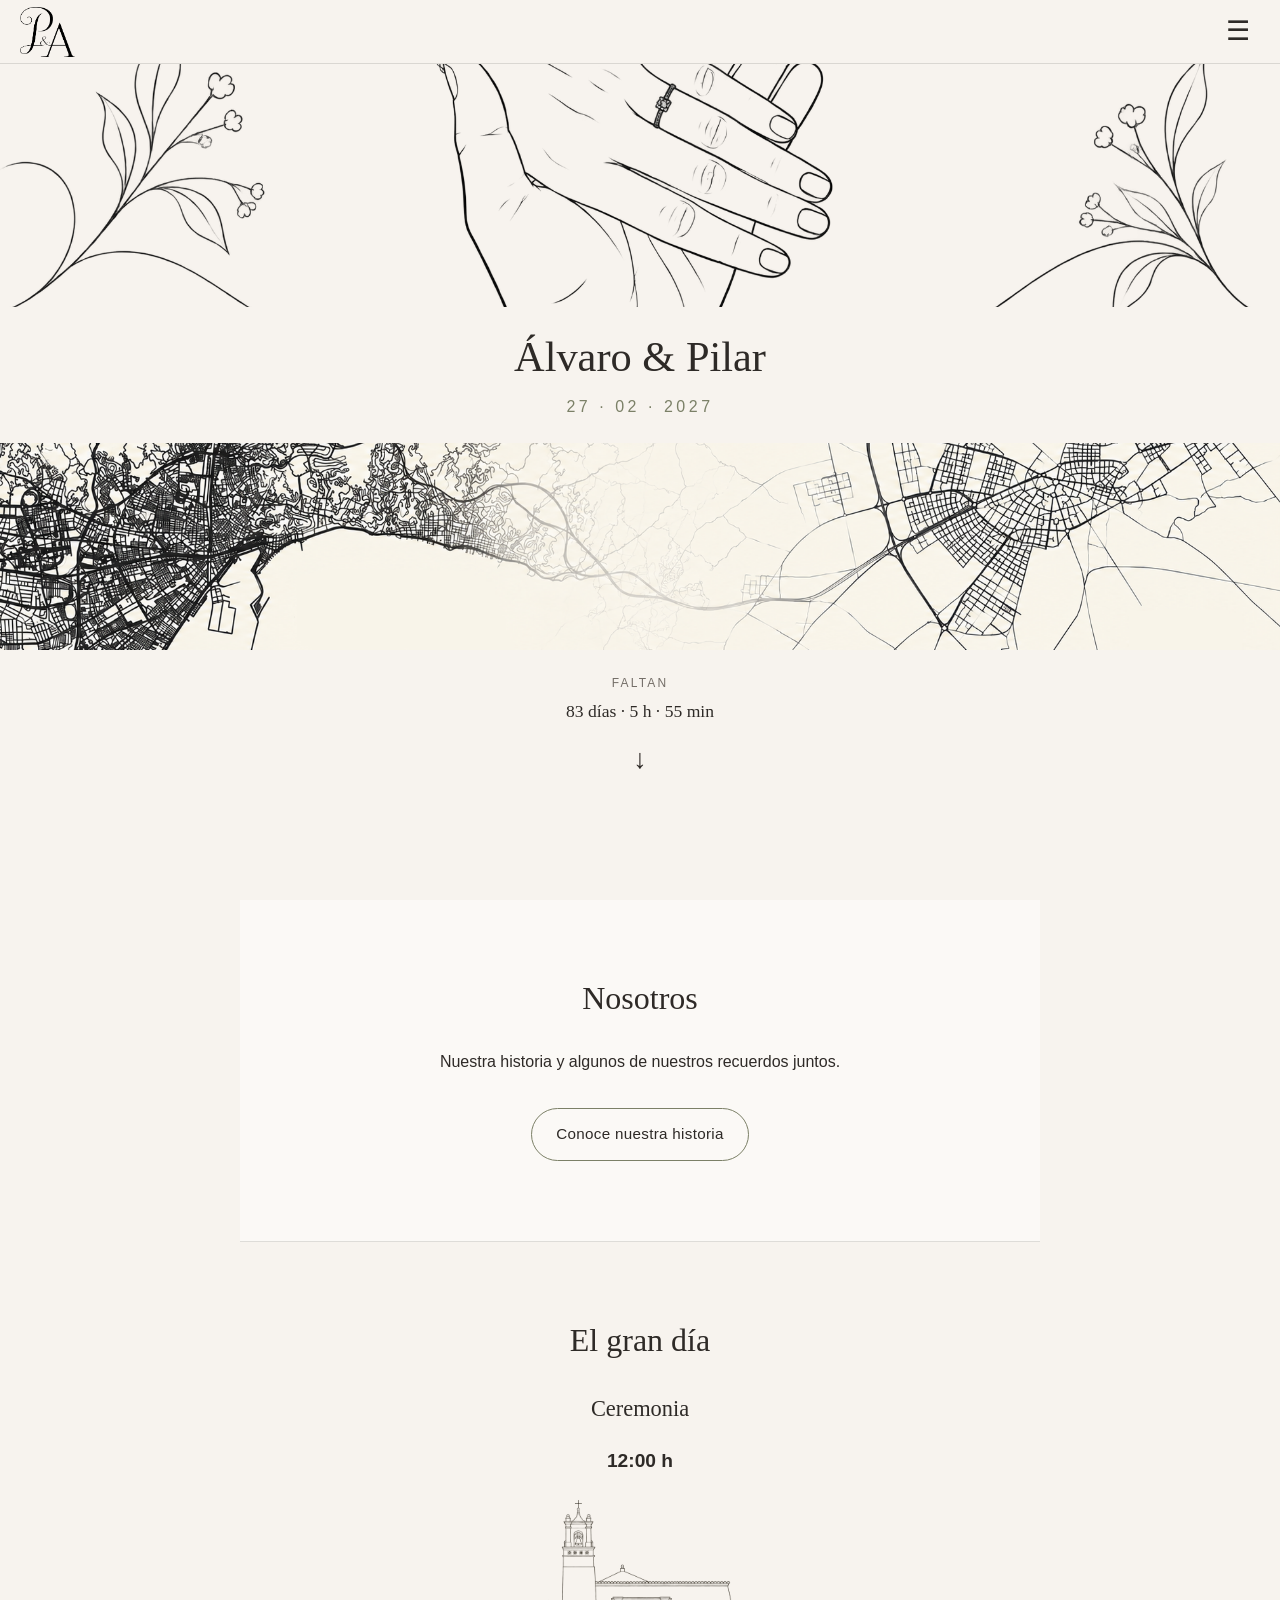
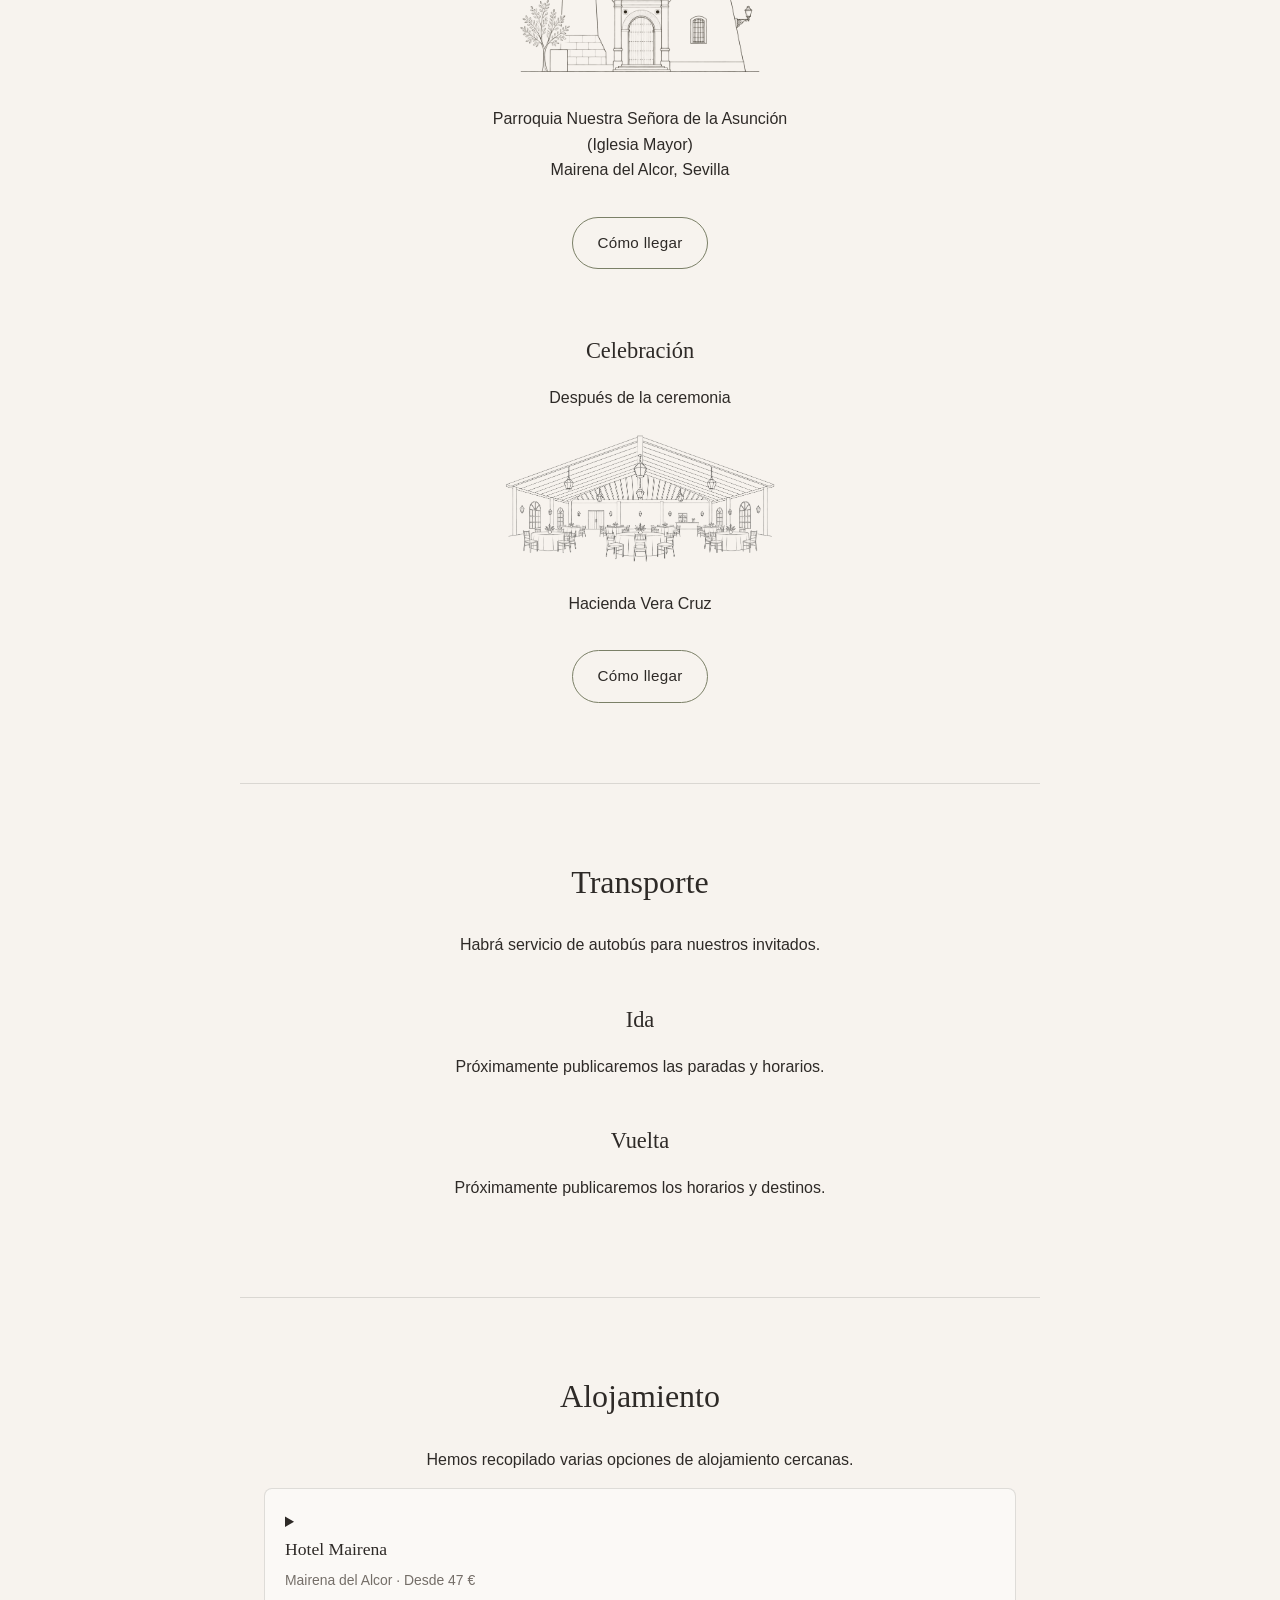
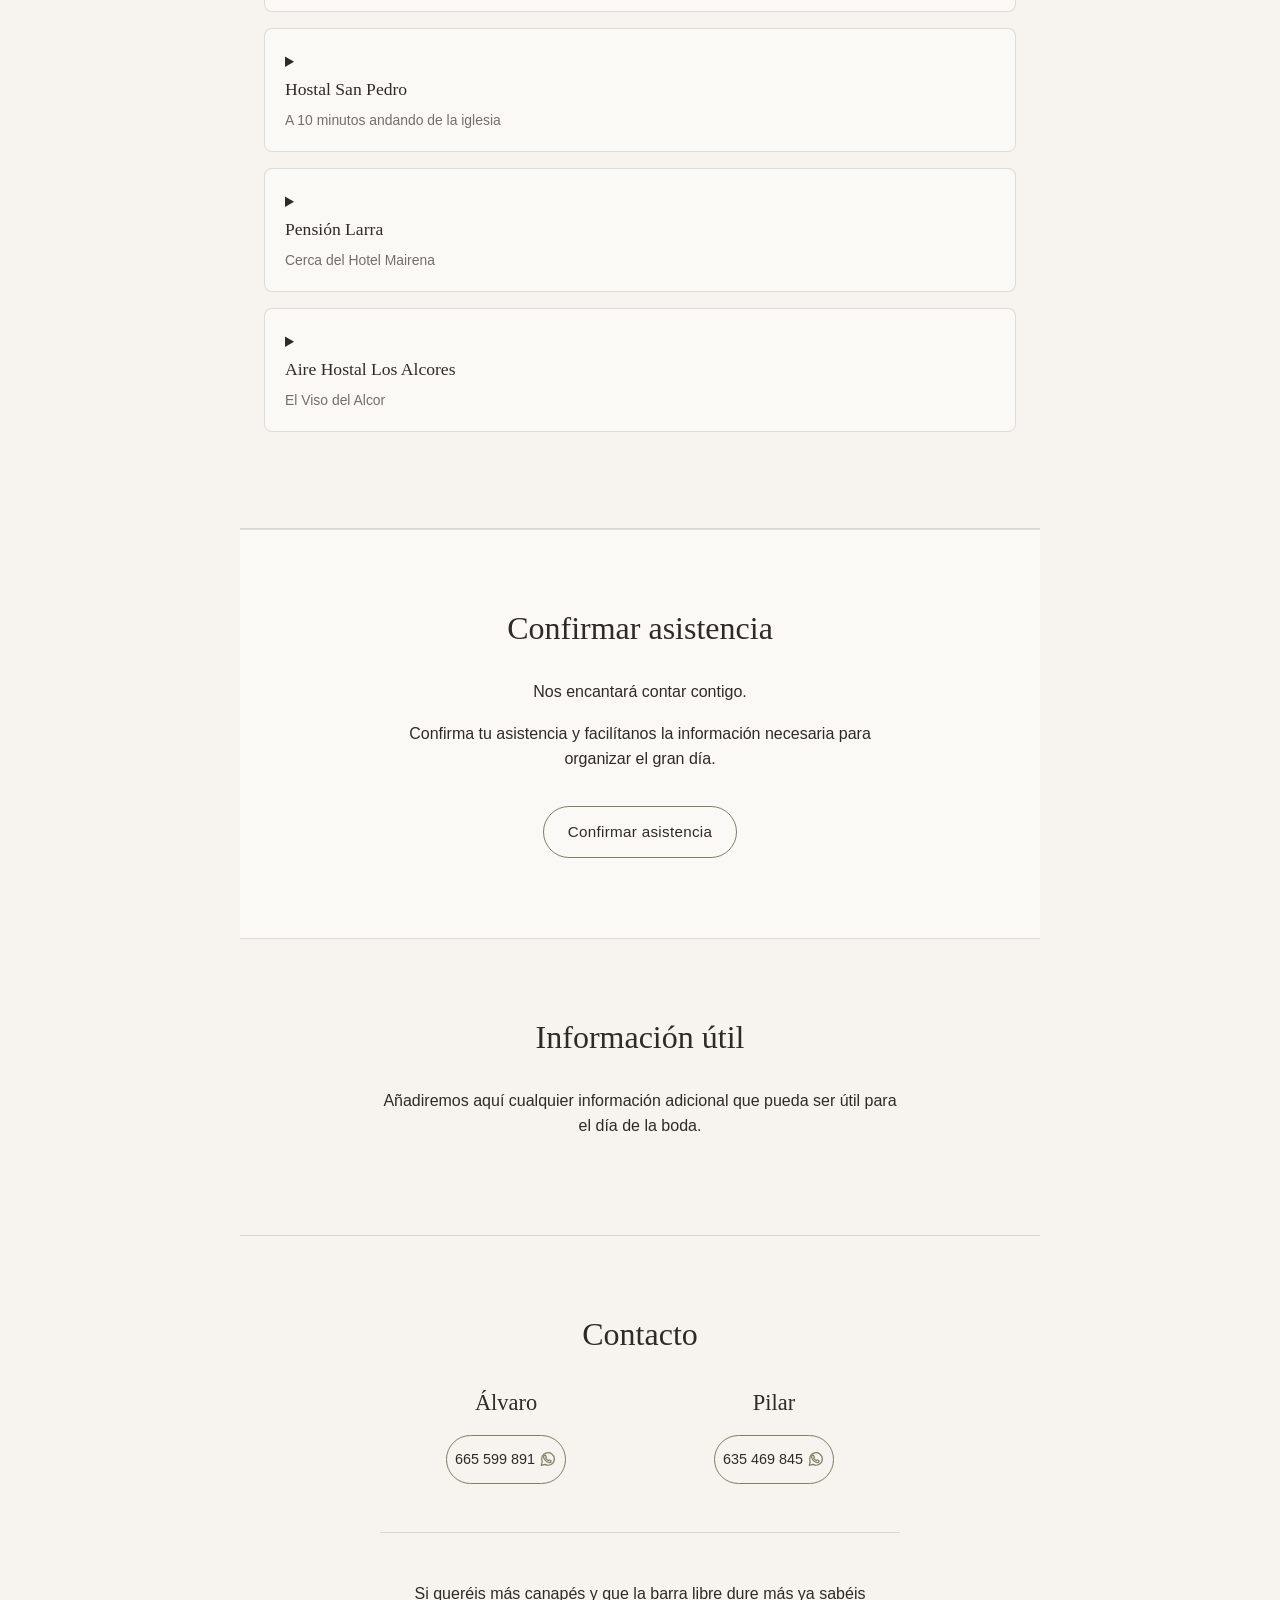
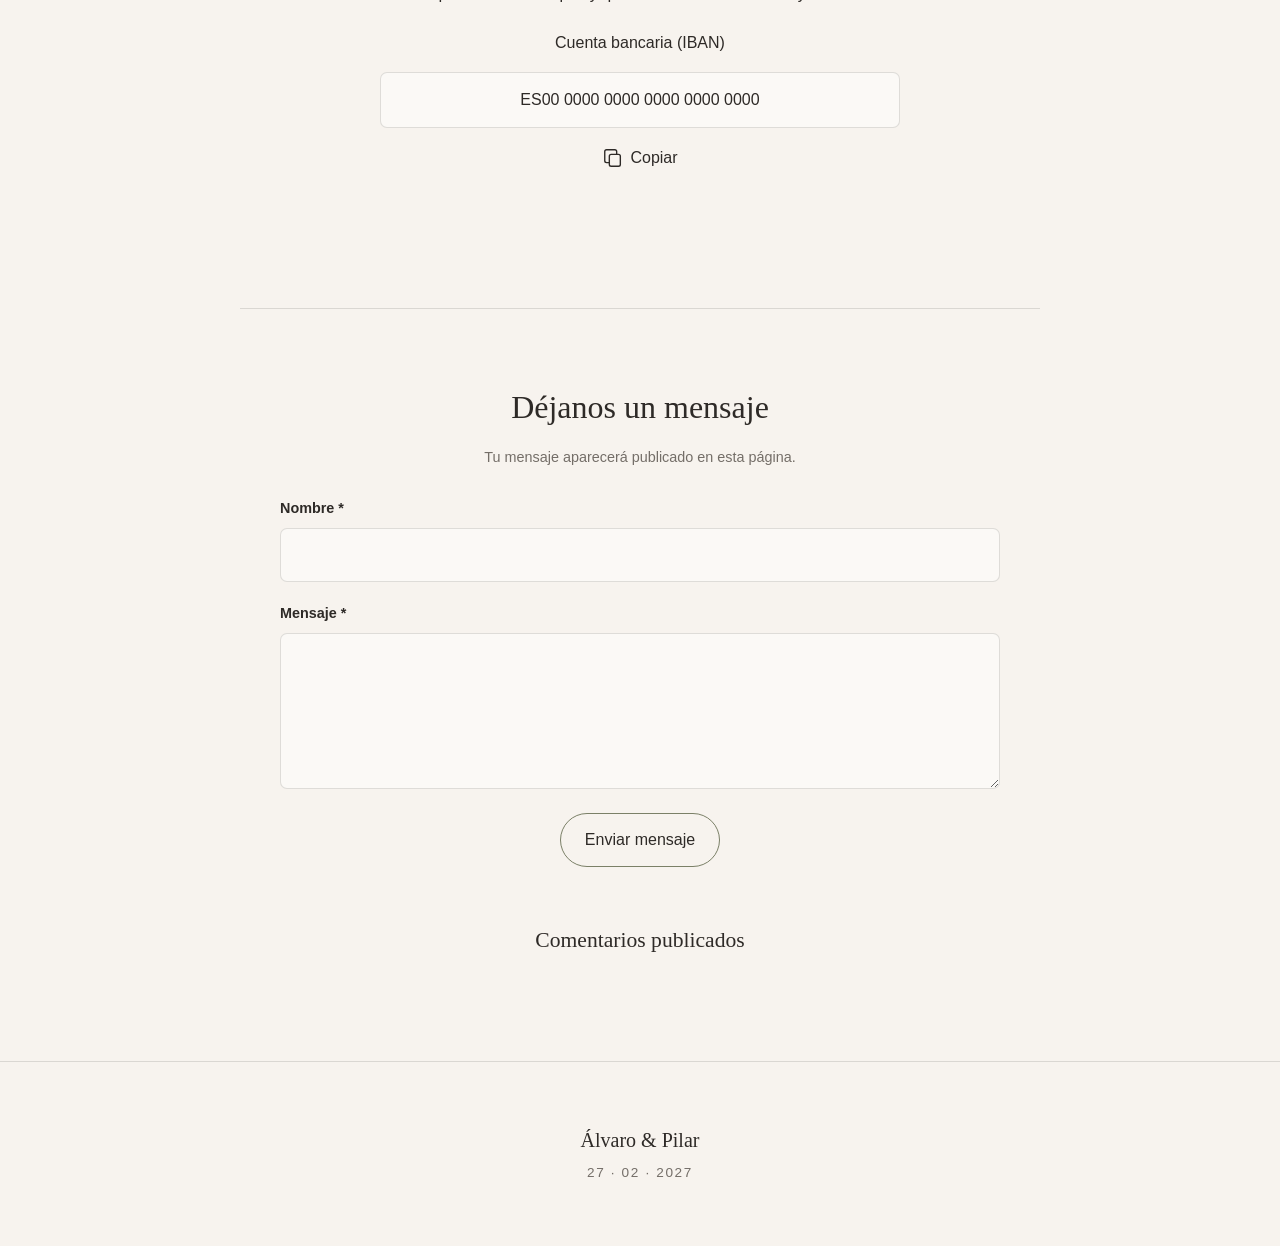
==== index.html @ 6e46c42d "Actualización web" ====
<!DOCTYPE html>
<html lang="es">

<head>
  <meta charset="UTF-8">
  <meta name="viewport" content="width=device-width, initial-scale=1.0">

  <title>Álvaro & Pilar | 27.02.2027</title>
  <meta
  name="description"
  content="Toda la información sobre nuestra boda. ¡Nos vemos el 27 de febrero de 2027!"
  >
  <link rel="icon" type="image/png" href="images/letras.png">

  <meta property="og:title" content="Álvaro & Pilar | 27.02.2027">

<meta
  property="og:description"
  content="Toda la información sobre nuestra boda. ¡Nos vemos el 27 de febrero de 2027!"
>

<meta
  property="og:image"
  content="https://alvaroypilar.es/images/compartir.png"
>

<meta property="og:url" content="https://alvaroypilar.es/">
<meta property="og:type" content="website">

  <link rel="stylesheet" href="styles.css">
</head>

<body>

  <!-- HEADER -->
  <header class="header">

    <a href="#inicio" class="header-logo" aria-label="Ir al inicio">
  <img src="images/letras.png" alt="Álvaro y Pilar">
</a>

    <button
      class="menu-button"
      id="menu-button"
      aria-label="Abrir menú"
      aria-expanded="false"
      aria-controls="navigation"
    >
      ☰
    </button>

    <nav class="navigation" id="navigation">
      <div class="navigation-links">
      <a href="#inicio">Inicio</a>
      <a href="nosotros.html">Nosotros</a>
      <a href="#gran-dia">El gran día</a>
      <a href="#transporte">Transporte</a>
      <a href="#alojamiento">Alojamiento</a>
      <a href="confirmar.html">Confirmar asistencia</a>
      <a href="#informacion">Información útil</a>
      <a href="#contacto">Contacto</a>
      </div>
    </nav>

  </header>

  <div class="menu-overlay" id="menu-overlay" aria-hidden="true"></div>

  <main>

    <!-- PORTADA -->
<section class="hero" id="inicio">

  <div class="hero-map hero-map-top">
    <img
      src="images/mano.png"
      alt="Mapa minimalista de Málaga"
    >
  </div>

  <div class="hero-content">

    <h1>Álvaro & Pilar</h1>

    <p class="wedding-date">
      27 · 02 · 2027
    </p>

  </div>

  <div class="hero-map hero-map-bottom">
    <img
      src="images/malagamairena.png"
      alt="Mapa minimalista de Mairena del Alcor"
    >
  </div>

  <div class="countdown">
    <p>FALTAN</p>
    <p id="countdown">Calculando...</p>
  </div>

  <a href="#nosotros" class="scroll-down" aria-label="Ir a Nosotros">
    ↓
  </a>

</section>


    <!-- NOSOTROS -->
    <section class="section about-preview" id="nosotros">
      <h2>Nosotros</h2>
      <p>Nuestra historia y algunos de nuestros recuerdos juntos.</p>
      <a href="nosotros.html" class="button">Conoce nuestra historia</a>
    </section>

    <!-- EL GRAN DÍA -->
    <section class="section" id="gran-dia">

      <h2>El gran día</h2>

      <div class="event">

      <h3>Ceremonia</h3>

<p class="event-time">12:00 h</p>

<img
  src="images/iglesia.png"
  alt="Ilustración de la Iglesia de Nuestra Señora de la Asunción"
  class="event-illustration"
>

        <p>
          Parroquia Nuestra Señora de la Asunción
          <br>
          (Iglesia Mayor)
          <br>
          Mairena del Alcor, Sevilla
        </p>

        <a
          class="button"
          href="https://maps.app.goo.gl/voB6gTwF3BckTge58"
          target="_blank"
          rel="noopener noreferrer"
        >
          Cómo llegar
        </a>

      </div>


      <div class="event">

        <h3>Celebración</h3>

<p>Después de la ceremonia</p>

<img
  src="images/haciendaveracruz.png"
  alt="Ilustración del salón de Hacienda Vera Cruz"
  class="event-illustration"
>

        <p>
          Hacienda Vera Cruz
        </p>

        <a
          class="button"
          href="https://maps.app.goo.gl/yJd9EEko5qE2WFs27"
          target="_blank"
          rel="noopener noreferrer"
        >
          Cómo llegar
        </a>

      </div>

    </section>


    <!-- TRANSPORTE -->
    <section class="section" id="transporte">

      <h2>Transporte</h2>

      <p>
        Habrá servicio de autobús para nuestros invitados.
      </p>

      <div class="transport-block">
        <h3>Ida</h3>
        <p>
          Próximamente publicaremos las paradas y horarios.
        </p>
      </div>

      <div class="transport-block">
        <h3>Vuelta</h3>
        <p>
          Próximamente publicaremos los horarios y destinos.
        </p>
      </div>

    </section>


    <!-- ALOJAMIENTO -->
    <section class="section" id="alojamiento">

      <h2>Alojamiento</h2>

      <p>
        Hemos recopilado varias opciones de alojamiento cercanas.
      </p>


      <details class="hotel-card">

        <summary>
          <strong>Hotel Mairena</strong>
          <span>Mairena del Alcor · Desde 47 €</span>
        </summary>

        <div class="hotel-info">
          <p>Individual: 47 €</p>
          <p>Doble / Matrimonial: 79 €</p>
          <p>Matrimonio reformada: 89 €</p>
          <p>Familiar: 119 €</p>
          <p>Cama supletoria: 22 €</p>
          <p>Cuna: gratuita</p>

          <p>
            Para reservar, indícanos qué tipo de habitación necesitas
            y cuántas noches.
          </p>
          <div class="hotel-contact">
            <a href="https://www.hotelmairena.com/" target="_blank" rel="noopener noreferrer">Visitar web</a>
            <a href="tel:+34955745510">955 745 510</a>
            <a href="https://maps.app.goo.gl/vgnpBUnrnWaZpf7B6" target="_blank" rel="noopener noreferrer">Ver ubicación</a>
          </div>
        </div>

      </details>


      <details class="hotel-card">

        <summary>
          <strong>Hostal San Pedro</strong>
          <span>A 10 minutos andando de la iglesia</span>
        </summary>

        <div class="hotel-info">
          <p>Individual: 35 €</p>
          <p>Doble: 50 €</p>
          <p>Triple: 55 €</p>

          <p>
            Los precios podrían modificarse para 2027.
          </p>
          <div class="hotel-contact">
            <a href="https://www.hostalbarsanpedro.es/" target="_blank" rel="noopener noreferrer">Visitar web</a>
            <a href="tel:+34955746327">955 746 327</a>
            <a href="https://maps.app.goo.gl/A2naoXd6UCEvmgA87" target="_blank" rel="noopener noreferrer">Ver ubicación</a>
          </div>
        </div>

      </details>


      <details class="hotel-card">

        <summary>
          <strong>Pensión Larra</strong>
          <span>Cerca del Hotel Mairena</span>
        </summary>

        <div class="hotel-info">
          <p>Doble: 55 €</p>
          <p>Individual: 40 €</p>
          <p>Cama supletoria: 15 €</p>

          <p>
            Dispone de pocas plazas.
            Las reservas todavía no están abiertas.
          </p>
          <div class="hotel-contact">
            <a href="tel:+34955745237">955 745 237</a>
            <a href="https://maps.app.goo.gl/d7SdoBFoBsBAZdhAA" target="_blank" rel="noopener noreferrer">Ver ubicación</a>
          </div>
        </div>

      </details>


      <details class="hotel-card">

        <summary>
          <strong>Aire Hostal Los Alcores</strong>
          <span>El Viso del Alcor</span>
        </summary>

        <div class="hotel-info">
          <p>
            Dispone de pocas plazas.
          </p>

          <p>
            Las reservas estarán disponibles más adelante.
          </p>
          <div class="hotel-contact">
            <a href="https://airedelosalcoreshostal.com/" target="_blank" rel="noopener noreferrer">Visitar web</a>
            <a href="tel:+34688252406">688 252 406</a>
            <a href="https://maps.app.goo.gl/BbKX3wv16voKh9Kt9" target="_blank" rel="noopener noreferrer">Ver ubicación</a>
          </div>
        </div>

      </details>

    </section>


    <!-- CONFIRMACIÓN -->
    <section class="section confirmation" id="confirmacion">

      <h2>Confirmar asistencia</h2>

      <p>
        Nos encantará contar contigo.
      </p>

      <p>
        Confirma tu asistencia y facilítanos la información
        necesaria para organizar el gran día.
      </p>

      <a href="confirmar.html" class="button">
        Confirmar asistencia
        </a>

    </section>


    <!-- INFORMACIÓN ÚTIL -->
    <section class="section" id="informacion">

      <h2>Información útil</h2>

      <p>
        Añadiremos aquí cualquier información adicional
        que pueda ser útil para el día de la boda.
      </p>

    </section>

    <!-- CONTACTO -->
    <section class="section" id="contacto">
      <h2>Contacto</h2>

      <div class="contact-grid">
        <div>
          <h3>Álvaro</h3>
          <a href="tel:+34665599891" class="button" aria-label="Llamar a Álvaro al 665 599 891. También disponible en WhatsApp.">
            <span>665 599 891</span>
            <img src="images/whatsapp.svg" width="18" height="18" alt="">
          </a>
        </div>

        <div>
          <h3>Pilar</h3>
          <a href="tel:+34635469845" class="button" aria-label="Llamar a Pilar al 635 469 845. También disponible en WhatsApp.">
            <span>635 469 845</span>
            <img src="images/whatsapp.svg" width="18" height="18" alt="">
          </a>
        </div>
      </div>
      <div class="contact-gift">
        <p>Si queréis más canapés y que la barra libre dure más ya sabéis</p>
        <p id="gift-iban-label" class="gift-label">Cuenta bancaria (IBAN)</p>
        <div class="gift-account">
          <span id="gift-iban" tabindex="0" aria-labelledby="gift-iban-label">ES00 0000 0000 0000 0000 0000</span>
          <button id="copy-iban" type="button" class="gift-copy" aria-label="Copiar IBAN" title="Copiar IBAN">
            <svg width="22" height="22" viewBox="0 0 24 24" fill="none" stroke="currentColor" stroke-width="1.5" stroke-linecap="round" stroke-linejoin="round" aria-hidden="true" focusable="false">
              <rect x="8" y="8" width="12" height="13" rx="2"/>
              <path d="M16 8V5a2 2 0 0 0-2-2H5a2 2 0 0 0-2 2v10a2 2 0 0 0 2 2h3"/>
            </svg>
            <span>Copiar</span>
          </button>
        </div>
        <p id="gift-copy-status" class="gift-note" role="status" aria-live="polite"></p>
      </div>
    </section>

    <!-- Comentarios -->
    <section id="comentarios" class="comments-section">
  <div class="comments-container">

    <h2>Déjanos un mensaje</h2>

    <p id="comentarios-aviso" class="comments-notice">Tu mensaje aparecerá publicado en esta página.</p>

    <form id="form-comentarios" class="comments-form" aria-describedby="comentarios-aviso">
      <div class="form-group">
        <label for="comentario-nombre">Nombre *</label>
        <input
          type="text"
          id="comentario-nombre"
          name="nombre"
          maxlength="100"
          required
        >
      </div>

      <div class="form-group">
        <label for="comentario-texto">Mensaje *</label>
        <textarea
          id="comentario-texto"
          name="comentario"
          maxlength="500"
          rows="5"
          required
        ></textarea>
      </div>

      <button type="submit">Enviar mensaje</button>
      <p id="comentario-exito" class="comment-success" hidden>
      ¡Gracias! Tu comentario se ha publicado correctamente.
</p>
    </form>

    <div class="published-comments">
      <h3>Comentarios publicados</h3>
      <div id="lista-comentarios"></div>
    </div>

  </div>
</section>

  </main>


  <!-- FOOTER -->
  <footer class="footer">

    <p>Álvaro & Pilar</p>
    <p>27 · 02 · 2027</p>

  </footer>


  <script src="script.js"></script>
  <script src="comentarios.js"></script>

</body>

</html>
---- styles.css ----
/* =========================
   COLORES
========================= */

:root {
  --background: #F7F3EE;
  --background-light: #FBF9F6;
  --text: #2E2A27;
  --text-soft: #746E68;
  --accent: #7B8067;
  --border: rgba(46, 42, 39, 0.14);
}


/* =========================
   BASE
========================= */

* {
  box-sizing: border-box;
}

html {
  scroll-behavior: smooth;
  scroll-padding-top: 64px;
}

body {
  margin: 0;

  font-family: Arial, sans-serif;
  color: var(--text);
  background: var(--background);

  line-height: 1.6;
}

button,
a,
input,
textarea {
  font: inherit;
}

h1,
h2,
h3 {
  font-family: Georgia, "Times New Roman", serif;
  font-weight: 400;
}


/* =========================
   HEADER
========================= */

.header {
  position: fixed;
  top: 0;
  left: 0;

  width: 100%;
  height: 64px;

  display: flex;
  align-items: center;
  justify-content: space-between;

  padding: 0 20px;

  background: rgba(247, 243, 238, 0.97);
  border-bottom: 1px solid var(--border);

  z-index: 1000;
}

.header-logo {
  display: flex;
  align-items: center;

  height: 100%;

  text-decoration: none;
}

.header-logo img {
  display: block;

  width: auto;
  height: 50px;
}

.menu-button {
  position: relative;
  display: flex;
  align-items: center;
  justify-content: center;

  width: 44px;
  height: 44px;

  padding: 0;

  border: 0;
  background: transparent;

  color: var(--text);

  font-size: 27px;
  line-height: 1;

  cursor: pointer;
}


/* =========================
   NAVEGACIÓN MÓVIL
========================= */

.navigation {
  display: grid;
  grid-template-rows: 0fr;

  position: absolute;
  top: 64px;
  left: 0;

  width: 100%;

  background: var(--background);
  box-shadow: 0 8px 18px rgba(46, 42, 39, 0);
  visibility: hidden;
  pointer-events: none;
  transition: grid-template-rows 380ms ease, box-shadow 380ms ease,
    visibility 0s linear 380ms;
}

.navigation.open {
  grid-template-rows: 1fr;
  box-shadow: 0 8px 18px rgba(46, 42, 39, 0.12);
  visibility: visible;
  pointer-events: auto;
  transition-delay: 0s;
}

.navigation-links {
  min-height: 0;
  max-height: calc(100svh - 64px);
  overflow-y: auto;
}

.menu-button[aria-expanded="true"] {
  font-size: 0;
}

.menu-button[aria-expanded="true"]::before,
.menu-button[aria-expanded="true"]::after {
  content: "";
  position: absolute;
  top: 50%;
  left: 50%;
  width: 23px;
  height: 1.25px;
  background: currentColor;
  border-radius: 1px;
  transform: translate(-50%, -50%) rotate(45deg);
}

.menu-button[aria-expanded="true"]::after {
  transform: translate(-50%, -50%) rotate(-45deg);
}

.navigation a {
  display: block;
  padding: 14px 24px;

  color: var(--text);
  text-decoration: none;

  border-top: 1px solid var(--border);
}


/* =========================
   PORTADA
========================= */

.hero {
  min-height: 100svh;

  display: flex;
  flex-direction: column;
  align-items: center;

  padding: 64px 0 20px;

  text-align: center;

  overflow: hidden;
}

.hero-map {
  width: 100%;
  overflow: hidden;
}

.hero-map img {
  display: block;

  width: 100%;
  height: 100%;

  object-fit: cover;
}


/* MAPA MÁLAGA */

.hero-map-top {
  height: 27svh;
}

.hero-map-top img {
  object-position: center 55%;
}


/* CONTENIDO CENTRAL */

.hero-content {
  padding: 28px 24px 24px;
}

.hero h1 {
  margin: 0;

  font-size: 2.65rem;
  font-weight: 400;
  line-height: 1.05;
}

.wedding-date {
  margin: 14px 0 0;

  color: var(--accent);

  font-size: 1rem;
  letter-spacing: 0.22em;
}


/* MAPA MAIRENA */

.hero-map-bottom {
  height: 23svh;
}

.hero-map-bottom img {
  object-position: center 48%;
}


/* CUENTA ATRÁS */

.countdown {
  margin-top: 20px;

  color: var(--text);
}

.countdown p {
  margin: 4px 0;
}

.countdown p:first-child {
  color: var(--text-soft);

  font-size: 0.75rem;
  letter-spacing: 0.18em;
}

#countdown {
  font-family: Georgia, "Times New Roman", serif;
  font-size: 1.1rem;
}


/* FLECHA */

.scroll-down {
  display: flex;
  align-items: center;
  justify-content: center;

  width: 44px;
  height: 44px;

  margin-top: 8px;

  color: var(--text);
  text-decoration: none;

  font-size: 27px;
}


/* =========================
   SECCIONES
========================= */

.section {
  padding: 80px 24px;

  text-align: center;
  border-bottom: 1px solid var(--border);
}

.section h2 {
  margin: 0 0 32px;

  font-size: 2rem;
  line-height: 1.15;
}

.section h3 {
  margin: 0 0 14px;

  font-size: 1.4rem;
}

.section p {
  max-width: 520px;

  margin-left: auto;
  margin-right: auto;
}

.event {
  margin-bottom: 64px;
}

.event:last-child {
  margin-bottom: 0;
}

.event-time {
  font-size: 1.2rem;
  font-weight: 600;
}

.transport-block {
  margin-top: 44px;
}

.event-illustration {
  display: block;
  width: 100%;
  max-width: 280px;
  height: auto;
  margin: 0 auto 24px;
}


/* =========================
   BOTONES
========================= */

.button,
.hotel-contact a {
  display: inline-block;

  margin-top: 18px;
  padding: 13px 24px;

  border: 1px solid var(--accent);
  border-radius: 999px;

  background: transparent;

  color: var(--text);
  text-decoration: none;

  font-size: 0.95rem;
  letter-spacing: 0.02em;

  cursor: pointer;
}


/* =========================
   ALOJAMIENTO
========================= */

.hotel-card {
  margin: 16px 0;

  border: 1px solid var(--border);
  border-radius: 8px;

  background: var(--background-light);

  text-align: left;

  overflow: hidden;
}

.hotel-card summary {
  padding: 20px;

  cursor: pointer;
  list-style-position: inside;
}

.hotel-card summary strong,
.hotel-card summary span {
  display: block;
}

.hotel-card summary strong {
  font-family: Georgia, "Times New Roman", serif;
  font-size: 1.1rem;
  font-weight: 400;
}

.hotel-card summary span {
  margin-top: 6px;

  color: var(--text-soft);

  font-size: 0.87rem;
}

.hotel-info {
  padding: 0 20px 20px;
}

.hotel-info p {
  margin-top: 8px;
  margin-bottom: 8px;
}

.hotel-contact {
  display: flex;
  flex-wrap: wrap;
  gap: 12px;
  margin-top: 20px;
  padding-top: 20px;
  border-top: 1px solid var(--border);
}

.hotel-contact a {
  display: inline-flex;
  align-items: center;
  justify-content: center;
  min-height: 44px;
  margin-top: 0;
  padding: 10px 18px;
  font-size: 0.9rem;
  white-space: nowrap;
}

.hotel-contact a:hover {
  background: var(--background);
}

.hotel-contact a:focus-visible {
  outline: 2px solid var(--accent);
  outline-offset: 4px;
}


/* =========================
   CONFIRMACIÓN
========================= */

.confirmation {
  background: var(--background-light);

  border-top: 1px solid var(--border);
  border-bottom: 1px solid var(--border);
}


/* =========================
   COMENTARIOS
========================= */

.comments-section {
  padding: 80px 24px;
}

.comments-container {
  width: 100%;
  max-width: 720px;

  margin: 0 auto;
}

.comments-section h2 {
  margin: 0 0 32px;

  text-align: center;

  font-size: 2rem;
  line-height: 1.15;
}

.comments-form {
  display: flex;
  flex-direction: column;

  gap: 20px;
}

.form-group {
  display: flex;
  flex-direction: column;

  gap: 8px;
}

.comments-form label {
  font-size: 0.9rem;
  font-weight: 600;
}

.comments-form input,
.comments-form textarea {
  width: 100%;

  padding: 13px 14px;

  border: 1px solid var(--border);
  border-radius: 7px;

  background: var(--background-light);
  color: var(--text);

  outline: none;
}

.comments-form input:focus,
.comments-form textarea:focus {
  border-color: var(--accent);
}

.comments-form textarea {
  resize: vertical;
}

.comments-form button {
  align-self: center;

  margin-top: 4px;
  padding: 13px 24px;

  border: 1px solid var(--accent);
  border-radius: 999px;

  background: transparent;
  color: var(--text);

  cursor: pointer;
}

.comment-success {
  margin: 4px 0 0;

  text-align: center;
  font-weight: 600;
}

.published-comments {
  margin-top: 56px;
}

.published-comments h3 {
  margin: 0 0 24px;

  text-align: center;

  font-size: 1.35rem;
}

#lista-comentarios {
  display: flex;
  flex-direction: column;

  gap: 14px;
}

.comment-card {
  padding: 18px 20px;

  border: 1px solid var(--border);
  border-radius: 8px;

  background: var(--background-light);
}

.comment-header {
  display: flex;
  flex-direction: column;

  gap: 3px;

  margin-bottom: 12px;
}

.comment-header strong {
  margin: 0;

  font-family: Georgia, "Times New Roman", serif;
  font-size: 1.05rem;
  font-weight: 400;
}

.comment-date {
  color: var(--text-soft);

  font-size: 0.78rem;
}

.comment-card p {
  margin: 0;

  font-size: 0.95rem;
  line-height: 1.55;

  overflow-wrap: anywhere;
}


/* =========================
   FOOTER
========================= */

.footer {
  padding: 56px 24px;

  border-top: 1px solid var(--border);

  text-align: center;
}

.footer p {
  margin: 6px 0;
}

.footer p:first-child {
  font-family: Georgia, "Times New Roman", serif;
  font-size: 1.25rem;
}

.footer p:last-child {
  color: var(--text-soft);

  font-size: 0.85rem;
  letter-spacing: 0.12em;
}


/* =========================
   ESCRITORIO
   Provisional: todavía
   priorizamos móvil.
========================= */

@media (min-width: 900px) {

  .section {
    max-width: 800px;
    margin: 0 auto;
  }

}

/* Contacto */

.contact-grid {
  display: grid;
  grid-template-columns: repeat(2, minmax(0, 1fr));
  gap: 16px;
  max-width: 520px;
  margin: 0 auto;
}

.contact-grid .button {
  display: inline-flex;
  align-items: center;
  justify-content: center;
  gap: 4px;
  margin-top: 0;
  padding: 12px 8px;
  font-size: 0.9rem;
  letter-spacing: normal;
  white-space: nowrap;
}

.contact-grid .button img {
  flex-shrink: 0;
}

.contact-gift {
  max-width: 520px;
  margin: 48px auto 0;
  padding-top: 32px;
  border-top: 1px solid var(--border);
}

.contact-gift .gift-label {
  display: block;
  margin-top: 24px;
}

.gift-account {
  display: grid;
  grid-template-columns: minmax(0, 1fr);
  align-items: center;
  justify-items: center;
  gap: 8px;
}

.gift-account #gift-iban {
  width: 100%;
  min-width: 0;
  padding: 14px 8px;
  border: 1px solid var(--border);
  border-radius: 7px;
  background: var(--background-light);
  color: var(--text);
  font-size: 1rem;
  text-align: center;
  overflow-wrap: anywhere;
  user-select: text;
}

.gift-copy {
  display: flex;
  align-items: center;
  justify-content: center;
  gap: 6px;
  min-width: 44px;
  height: 44px;
  padding: 0 4px;
  border: 0;
  background: transparent;
  color: var(--text);
  cursor: pointer;
}

.gift-account #gift-iban:focus-visible,
.gift-account button:focus-visible {
  outline: 2px solid var(--accent);
  outline-offset: 3px;
}

.gift-note {
  color: var(--text-soft);
  font-size: 0.85rem;
}

#gift-copy-status {
  min-height: 1.6em;
}


.comments-notice {
  margin: -12px 0 28px;
  color: var(--text-soft);
  text-align: center;
  font-size: 0.9rem;
}

@media (max-width: 319px) {
  .contact-grid {
    grid-template-columns: 1fr;
    gap: 32px;
  }
}

/* Nosotros */

.about-preview {
  background: var(--background-light);
}

.about-eyebrow {
  margin: 0 0 16px;
  color: var(--text-soft);
  font-size: 0.8rem;
  letter-spacing: 0.16em;
  text-transform: uppercase;
}

.about-back {
  padding: 10px 0 10px 12px;
  color: var(--text);
  font-size: 0.9rem;
  text-underline-offset: 4px;
}

.about-page {
  width: 100%;
  max-width: 1000px;
  margin: 0 auto;
  padding: 120px 24px 80px;
}

.about-heading,
.about-story,
.about-next {
  max-width: 620px;
  margin: 0 auto;
  text-align: center;
}

.about-heading h1 {
  margin: 0;
  font-size: clamp(2.4rem, 7vw, 3.8rem);
  line-height: 1.1;
}

.about-heading > p:last-child {
  margin: 24px 0 0;
}

.about-gallery {
  display: grid;
  grid-template-columns: minmax(0, 1fr);
  gap: 32px;
  margin: 32px 0 0;
}

.about-main-photo {
  margin: 32px 0;
}

.about-gallery figure {
  margin: 0;
  min-width: 0;
}

.about-page figcaption {
  margin-top: 12px;
  color: var(--text-soft);
  font-size: 0.9rem;
  text-align: center;
}

.about-moments {
  margin-top: 64px;
}

.about-moments h2 {
  margin: 0;
  font-size: 2rem;
  line-height: 1.15;
  text-align: center;
}

.about-photo {
  display: block;
  width: 100%;
  height: auto;
  border: 1px solid var(--border);
  border-radius: 8px;
}

.about-next {
  margin-top: 48px;
  padding-top: 32px;
  border-top: 1px solid var(--border);
}

.menu-overlay {
  position: fixed;
  inset: 0;
  z-index: 999;
  background: rgba(46, 42, 39, 0.4);
  opacity: 0;
  visibility: hidden;
  pointer-events: none;
  transition: opacity 380ms ease, visibility 380ms ease;
}

.menu-overlay.open {
  opacity: 1;
  visibility: visible;
  pointer-events: auto;
}

@media (prefers-reduced-motion: reduce) {
  .navigation,
  .menu-overlay {
    transition: none;
  }
}

@media (min-width: 700px) {
  .about-gallery {
    grid-template-columns: repeat(2, minmax(0, 1fr));
  }
}

/* Página 404 */

.error-page {
  min-height: 100svh;
  margin: 0;
  background: var(--background);
}

.error-content {
  min-height: 100svh;
  display: flex;
  flex-direction: column;
  align-items: center;
  justify-content: center;
  box-sizing: border-box;
  padding: 48px 28px;
  text-align: center;
}

.error-code {
  margin: 0 0 12px;
  color: var(--accent);
  font-size: 0.85rem;
  letter-spacing: 0.25em;
}

.error-content h1 {
  margin: 0;
  font-size: 2.2rem;
  line-height: 1.1;
}

.error-text {
  max-width: 360px;
  margin: 20px auto 8px;
  color: var(--text-soft);
}

.error-logo {
  display: block;
  width: 150px;
  max-width: 45vw;
  height: auto;
  margin-top: 42px;
  opacity: 0.7;
}
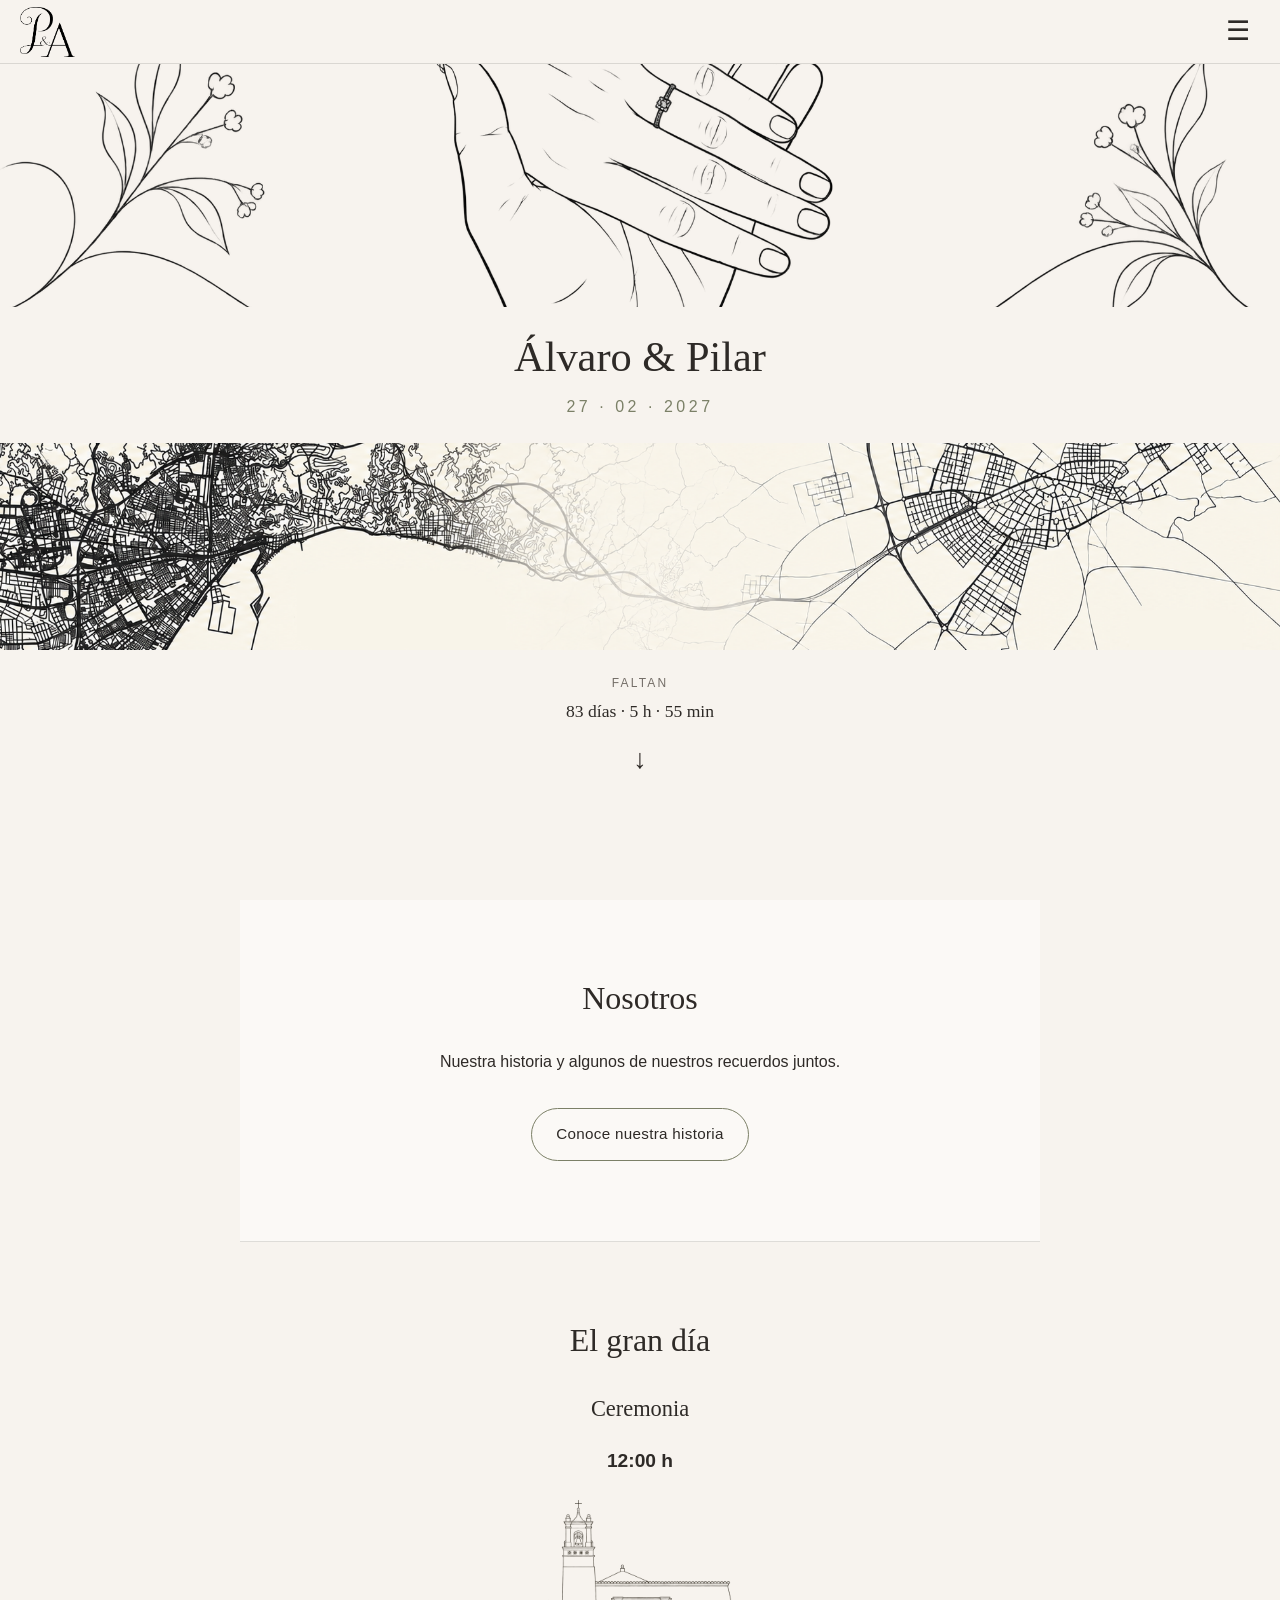
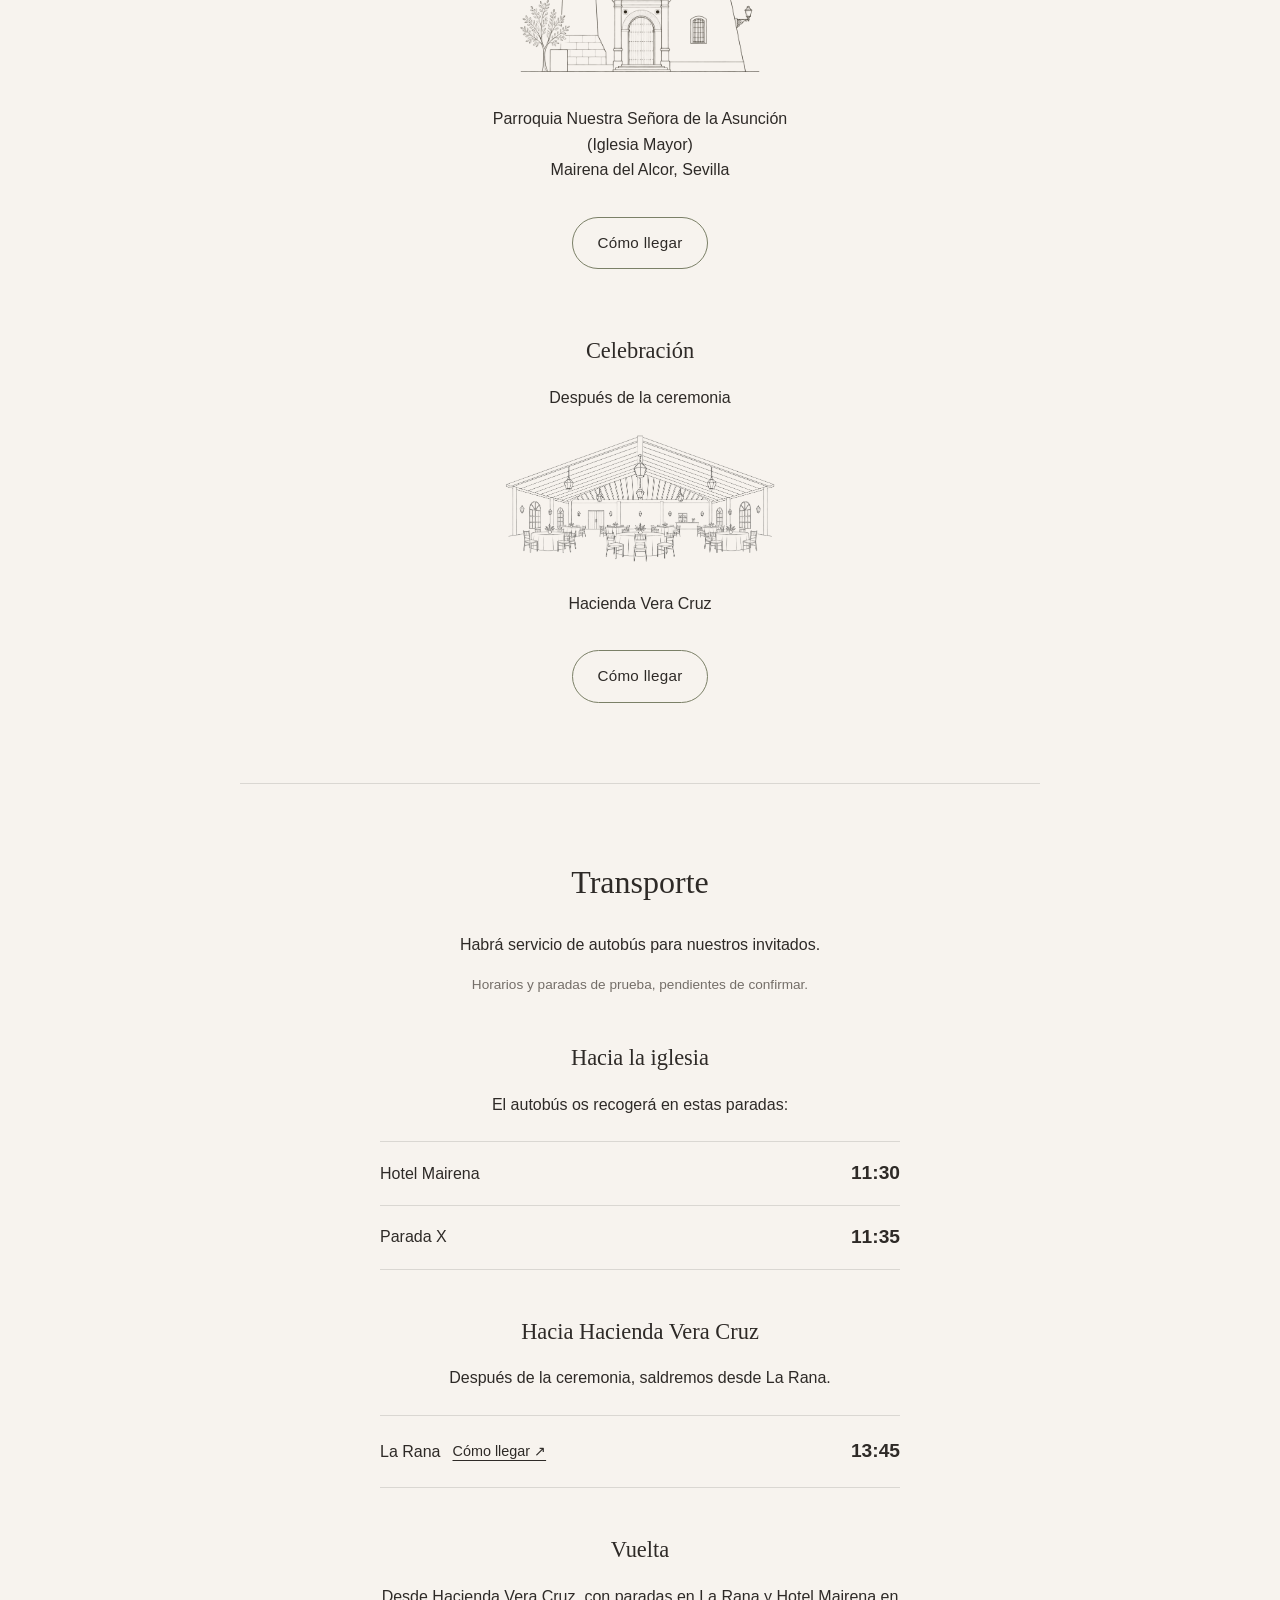
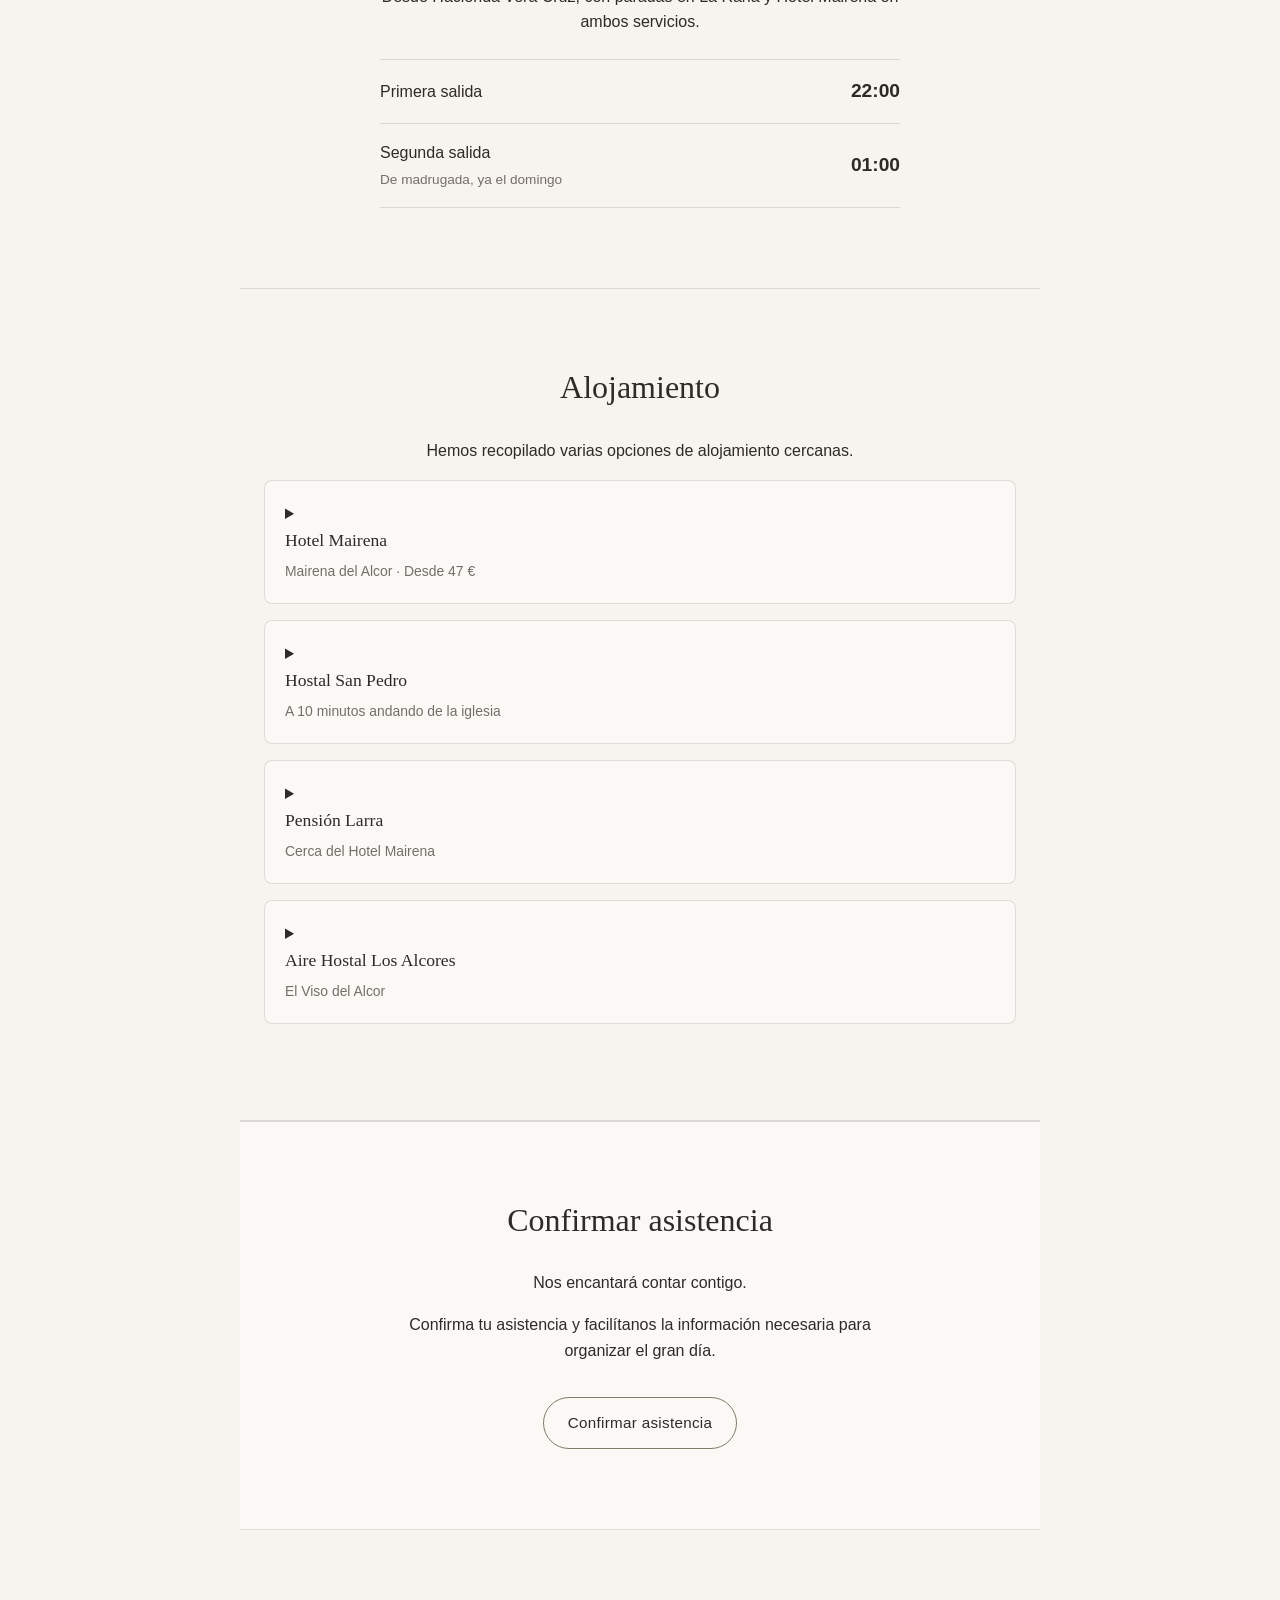
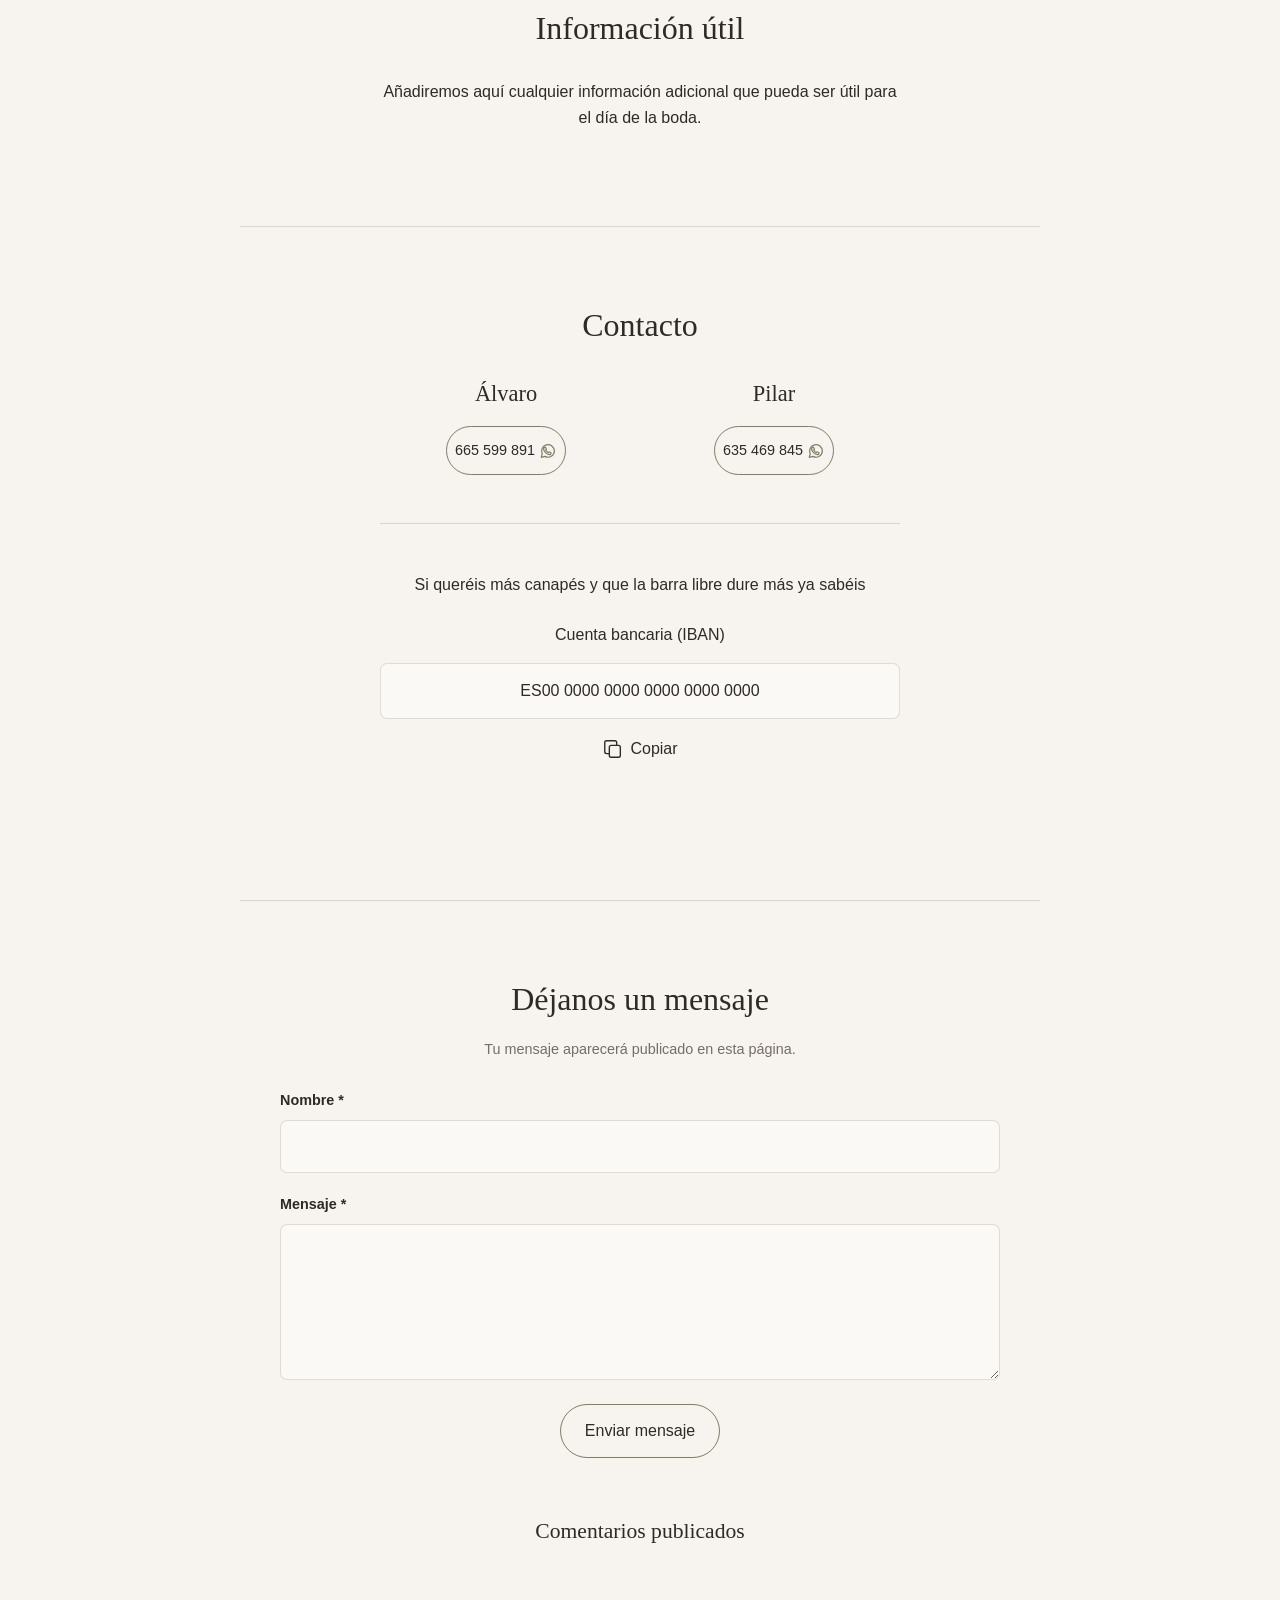
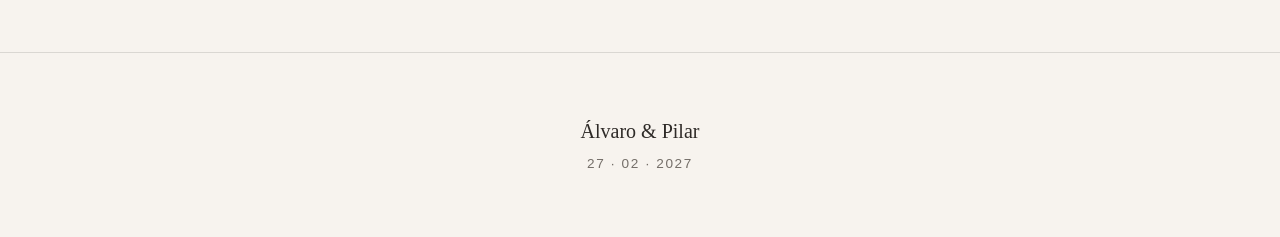
==== commit 7eab3fa9: "Horarios autbuses y margenes" ====
--- a/index.html
+++ b/index.html
@@ -189,19 +189,35 @@
       <p>
         Habrá servicio de autobús para nuestros invitados.
       </p>
+      <p class="transport-notice">Horarios y paradas de prueba, pendientes de confirmar.</p>
 
       <div class="transport-block">
-        <h3>Ida</h3>
-        <p>
-          Próximamente publicaremos las paradas y horarios.
-        </p>
+        <h3>Hacia la iglesia</h3>
+        <p>El autobús os recogerá en estas paradas:</p>
+        <dl class="transport-schedule">
+          <div><dt>Hotel Mairena</dt><dd><time datetime="11:30">11:30</time></dd></div>
+          <div><dt>Parada X</dt><dd><time datetime="11:35">11:35</time></dd></div>
+        </dl>
+      </div>
+
+      <div class="transport-block">
+        <h3>Hacia Hacienda Vera Cruz</h3>
+        <p>Después de la ceremonia, saldremos desde La Rana.</p>
+        <dl class="transport-schedule">
+          <div>
+            <dt class="transport-stop"><span>La Rana</span> <a class="transport-map" href="https://maps.app.goo.gl/9GJmfTMHvTaLDNmq8" target="_blank" rel="noopener noreferrer" aria-label="Cómo llegar a La Rana en Google Maps">Cómo llegar ↗</a></dt>
+            <dd><time datetime="13:45">13:45</time></dd>
+          </div>
+        </dl>
       </div>
 
       <div class="transport-block">
         <h3>Vuelta</h3>
-        <p>
-          Próximamente publicaremos los horarios y destinos.
-        </p>
+        <p>Desde Hacienda Vera Cruz, con paradas en La Rana y Hotel Mairena en ambos servicios.</p>
+        <dl class="transport-schedule">
+          <div><dt>Primera salida</dt><dd><time datetime="22:00">22:00</time></dd></div>
+          <div><dt>Segunda salida <span class="transport-next-day">De madrugada, ya el domingo</span></dt><dd><time datetime="2027-02-28T01:00">01:00</time></dd></div>
+        </dl>
       </div>
 
     </section>
--- a/styles.css
+++ b/styles.css
@@ -349,7 +349,68 @@
 }
 
 .transport-block {
-  margin-top: 44px;
+  max-width: 520px;
+  margin: 44px auto 0;
+}
+
+.transport-notice,
+.transport-next-day {
+  color: var(--text-soft);
+  font-size: 0.85rem;
+}
+
+.transport-schedule {
+  margin: 24px 0 0;
+  text-align: left;
+}
+
+.transport-schedule > div {
+  display: grid;
+  grid-template-columns: minmax(0, 1fr) auto;
+  align-items: center;
+  gap: 16px;
+  padding: 16px 0;
+  border-bottom: 1px solid var(--border);
+}
+
+.transport-schedule > div:first-child {
+  border-top: 1px solid var(--border);
+}
+
+.transport-schedule dd {
+  margin: 0;
+  font-size: 1.2rem;
+  font-weight: 600;
+  font-variant-numeric: tabular-nums;
+  white-space: nowrap;
+}
+
+.transport-next-day {
+  display: block;
+  margin-top: 4px;
+}
+
+.transport-stop {
+  display: flex;
+  flex-wrap: wrap;
+  align-items: center;
+  gap: 10px 12px;
+}
+
+.transport-map {
+  display: inline-flex;
+  align-items: center;
+  padding: 8px 0;
+  color: var(--text);
+  font-size: 0.9rem;
+  text-decoration: underline;
+  text-underline-offset: 4px;
+  white-space: nowrap;
+}
+
+.transport-map:focus-visible {
+  outline: 2px solid var(--accent);
+  outline-offset: 4px;
 }
 
 .event-illustration {
@@ -673,6 +734,28 @@
     margin: 0 auto;
   }
 
+}
+
+/* Espaciado compacto de las secciones en móvil */
+@media (max-width: 699px) {
+  .section,
+  .comments-section {
+    padding-top: 48px;
+    padding-bottom: 48px;
+  }
+
+  .section h2,
+  .comments-section h2 {
+    margin-bottom: 24px;
+  }
+
+  .transport-block {
+    margin-top: 32px;
+  }
+
+  .event:not(:last-child) {
+    margin-bottom: 40px;
+  }
 }
 
 /* Contacto */
@@ -747,6 +830,29 @@
   background: transparent;
   color: var(--text);
   cursor: pointer;
+}
+
+@media (max-width: 699px) {
+  .gift-account {
+    grid-template-columns: minmax(0, 1fr) auto;
+    gap: 6px;
+  }
+
+  .gift-account #gift-iban {
+    padding: 14px 6px;
+    font-size: 0.9rem;
+  }
+
+  .gift-copy {
+    gap: 4px;
+    font-size: 0.85rem;
+  }
+}
+
+@media (max-width: 359px) {
+  .gift-copy span {
+    display: none;
+  }
 }
 
 .gift-account #gift-iban:focus-visible,
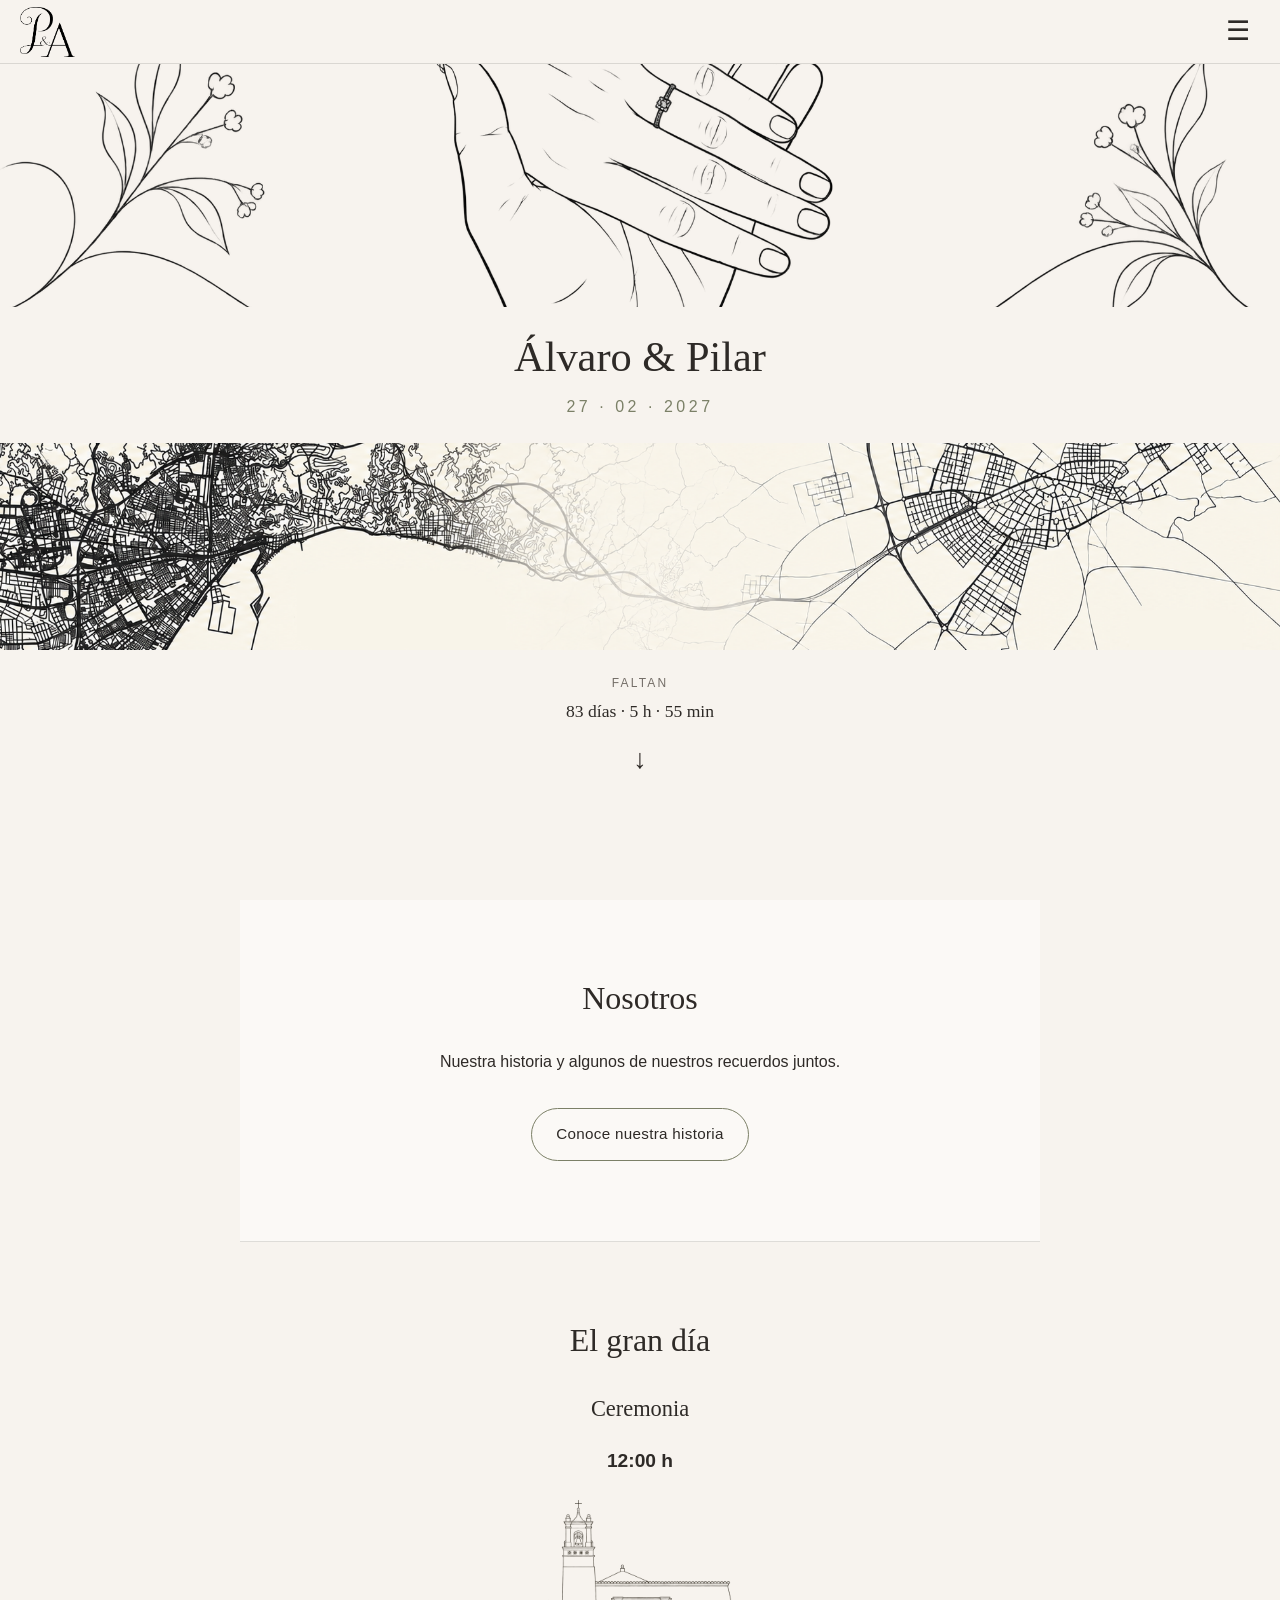
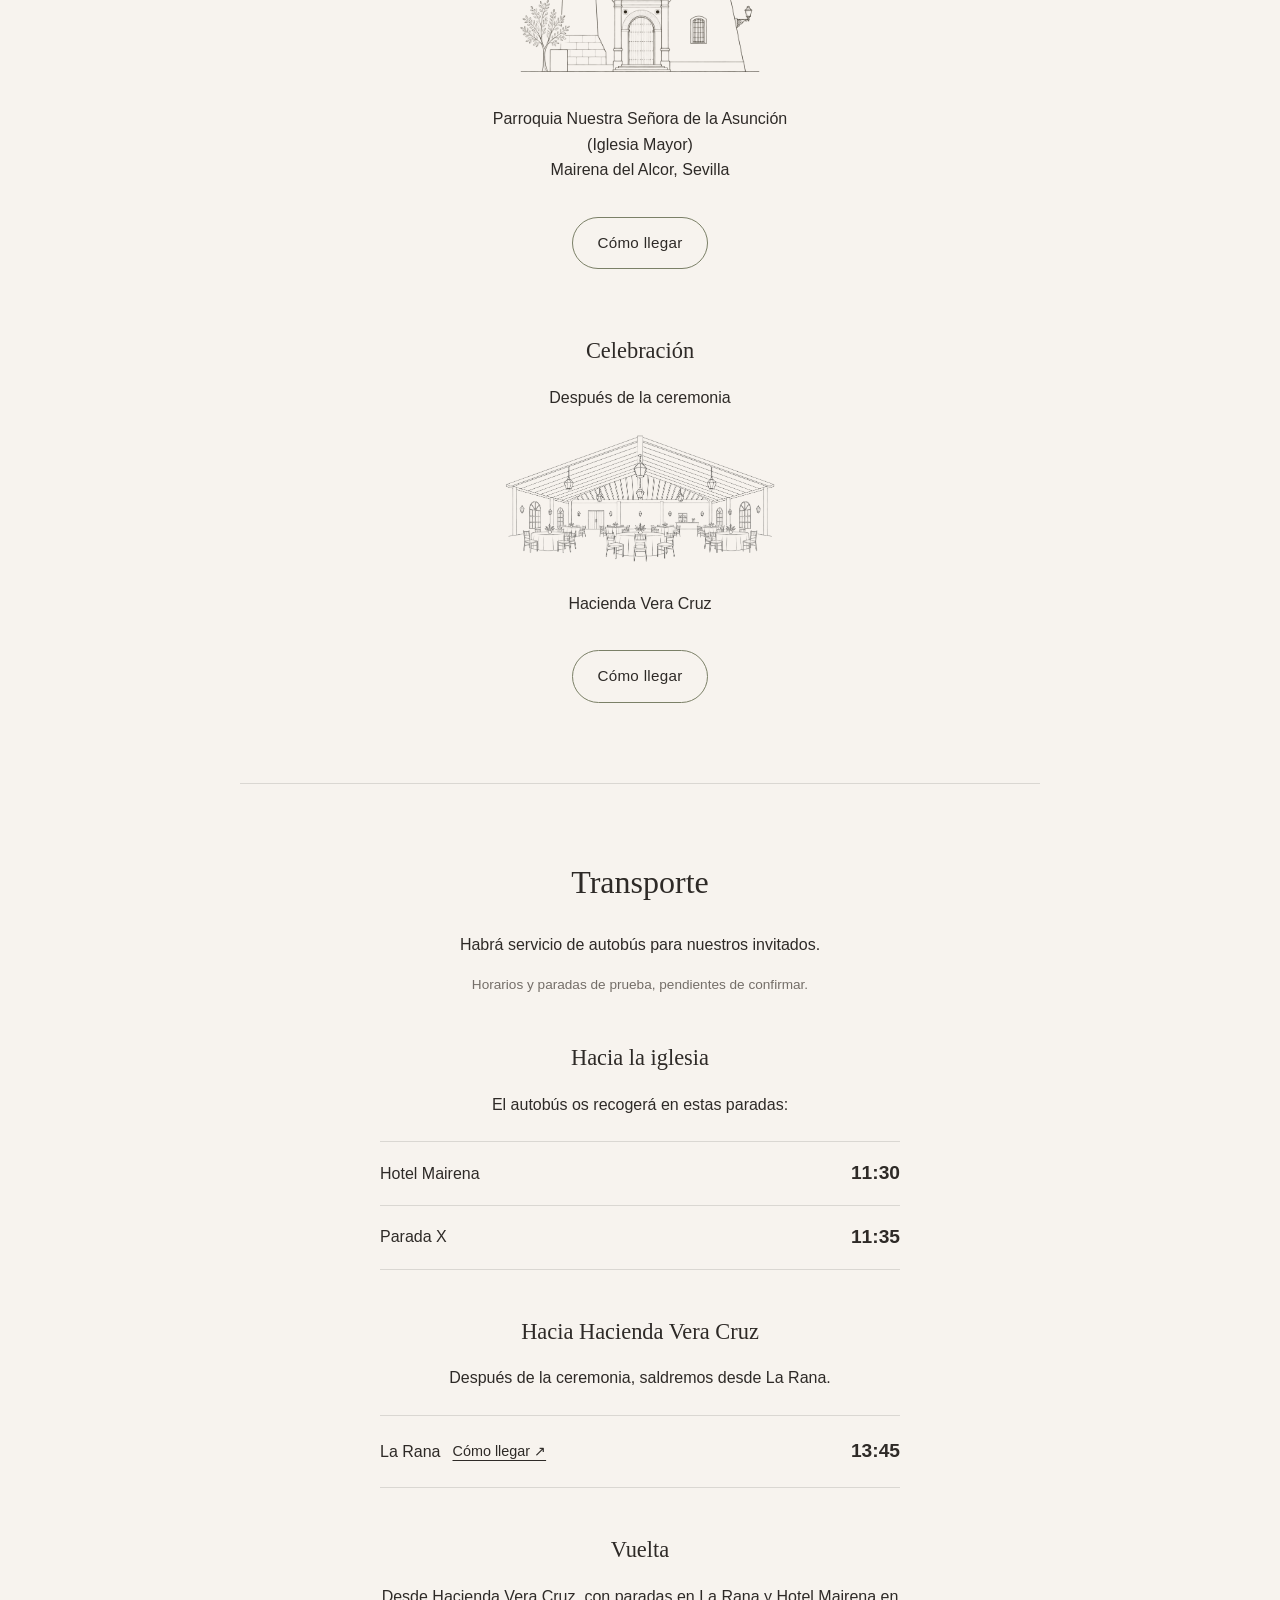
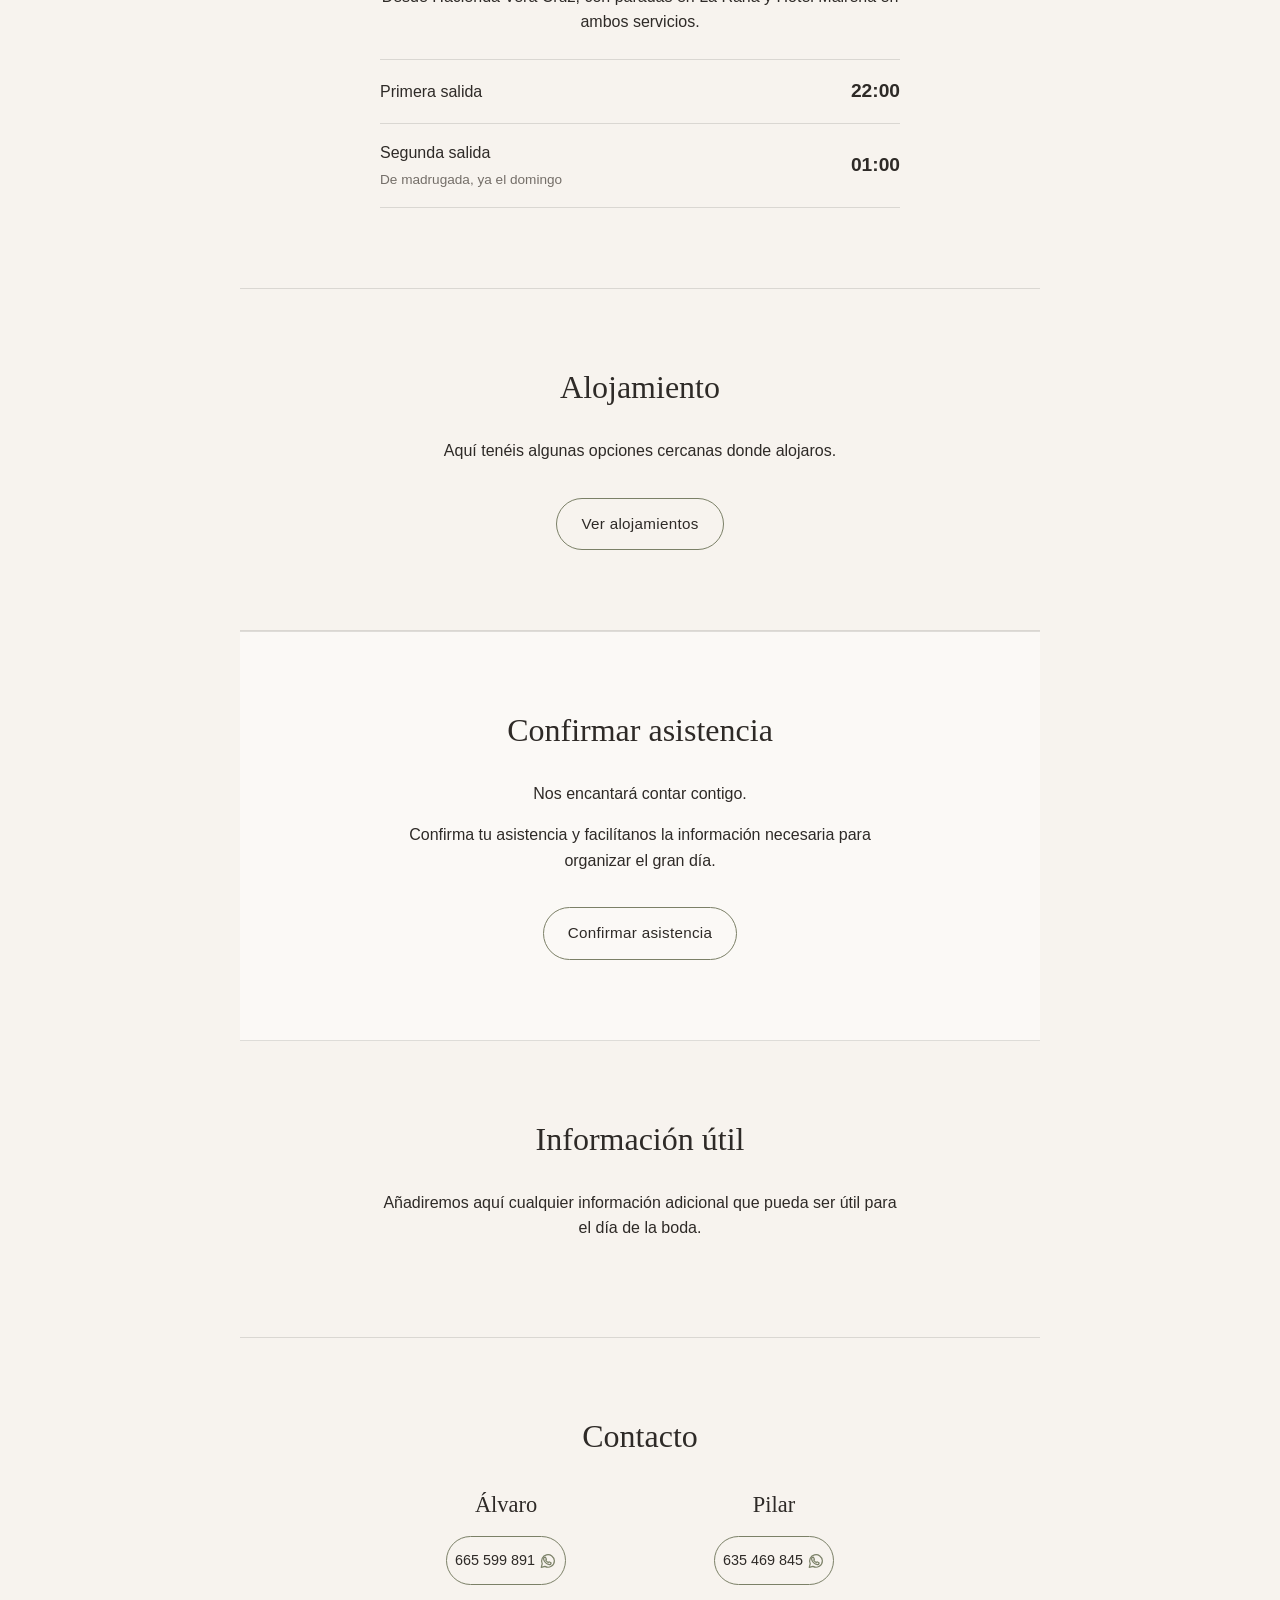
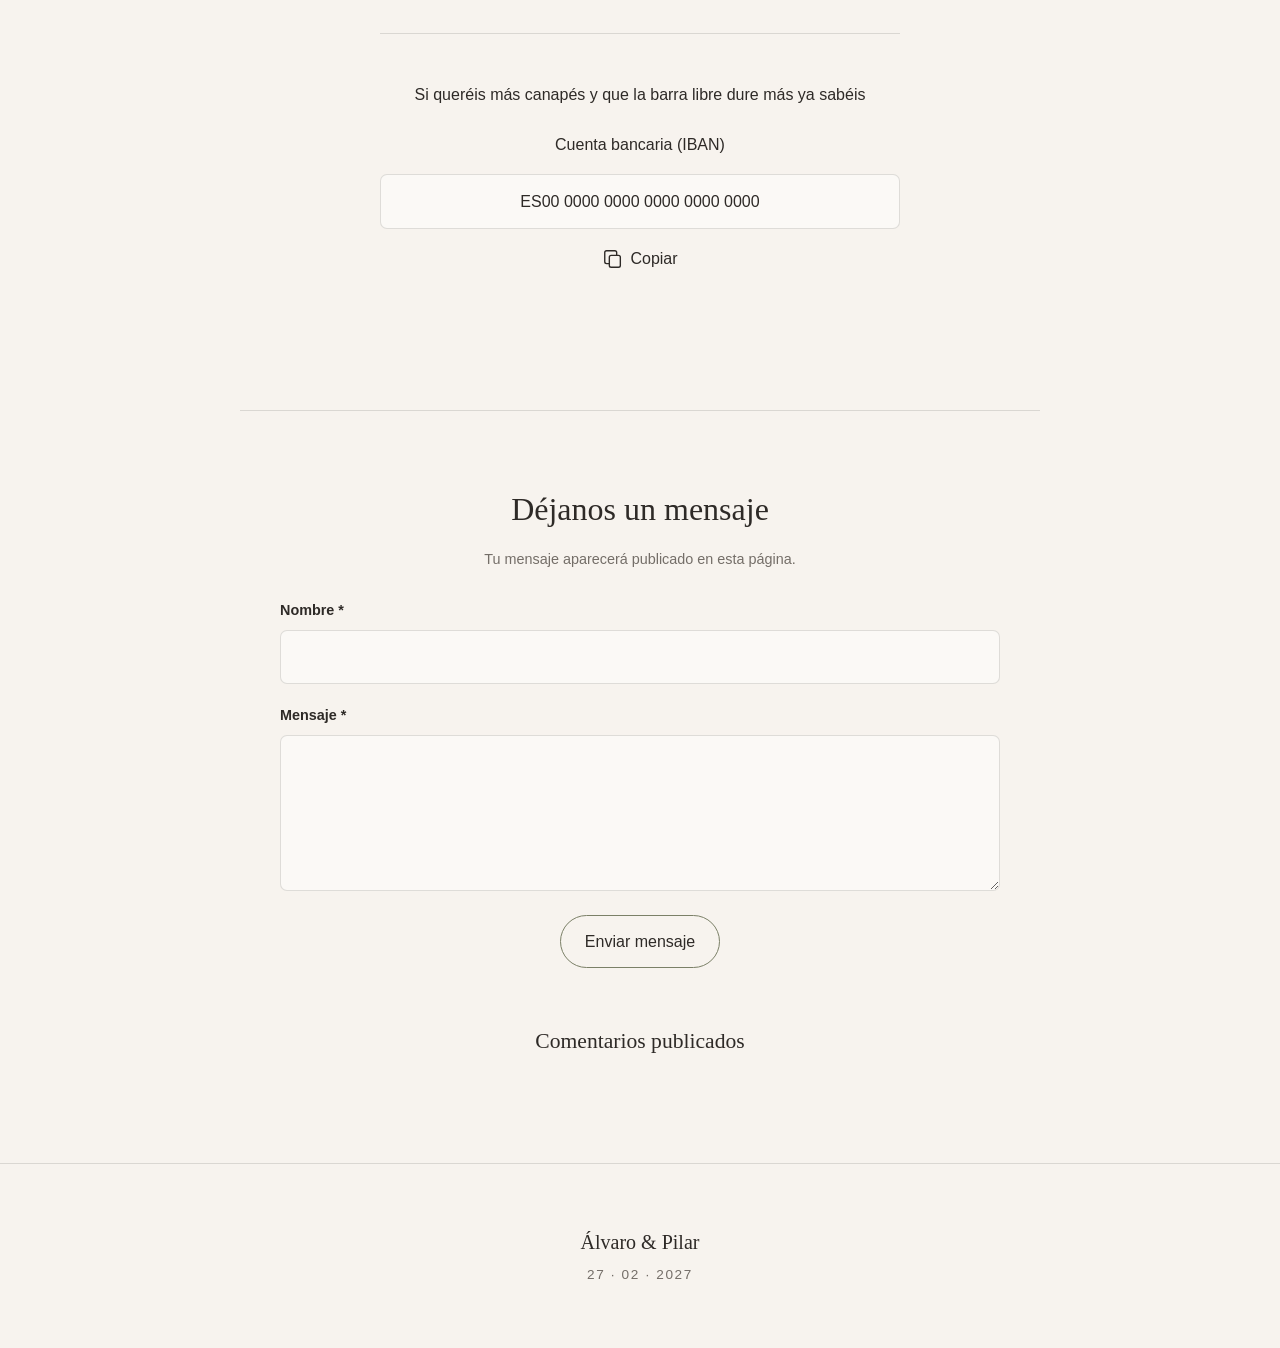
==== commit 3d5f08d3: "cambios" ====
--- a/index.html
+++ b/index.html
@@ -55,7 +55,7 @@
       <a href="nosotros.html">Nosotros</a>
       <a href="#gran-dia">El gran día</a>
       <a href="#transporte">Transporte</a>
-      <a href="#alojamiento">Alojamiento</a>
+      <a href="alojamiento.html">Alojamiento</a>
       <a href="confirmar.html">Confirmar asistencia</a>
       <a href="#informacion">Información útil</a>
       <a href="#contacto">Contacto</a>
@@ -225,117 +225,9 @@
 
     <!-- ALOJAMIENTO -->
     <section class="section" id="alojamiento">
-
       <h2>Alojamiento</h2>
-
-      <p>
-        Hemos recopilado varias opciones de alojamiento cercanas.
-      </p>
-
-
-      <details class="hotel-card">
-
-        <summary>
-          <strong>Hotel Mairena</strong>
-          <span>Mairena del Alcor · Desde 47 €</span>
-        </summary>
-
-        <div class="hotel-info">
-          <p>Individual: 47 €</p>
-          <p>Doble / Matrimonial: 79 €</p>
-          <p>Matrimonio reformada: 89 €</p>
-          <p>Familiar: 119 €</p>
-          <p>Cama supletoria: 22 €</p>
-          <p>Cuna: gratuita</p>
-
-          <p>
-            Para reservar, indícanos qué tipo de habitación necesitas
-            y cuántas noches.
-          </p>
-          <div class="hotel-contact">
-            <a href="https://www.hotelmairena.com/" target="_blank" rel="noopener noreferrer">Visitar web</a>
-            <a href="tel:+34955745510">955 745 510</a>
-            <a href="https://maps.app.goo.gl/vgnpBUnrnWaZpf7B6" target="_blank" rel="noopener noreferrer">Ver ubicación</a>
-          </div>
-        </div>
-
-      </details>
-
-
-      <details class="hotel-card">
-
-        <summary>
-          <strong>Hostal San Pedro</strong>
-          <span>A 10 minutos andando de la iglesia</span>
-        </summary>
-
-        <div class="hotel-info">
-          <p>Individual: 35 €</p>
-          <p>Doble: 50 €</p>
-          <p>Triple: 55 €</p>
-
-          <p>
-            Los precios podrían modificarse para 2027.
-          </p>
-          <div class="hotel-contact">
-            <a href="https://www.hostalbarsanpedro.es/" target="_blank" rel="noopener noreferrer">Visitar web</a>
-            <a href="tel:+34955746327">955 746 327</a>
-            <a href="https://maps.app.goo.gl/A2naoXd6UCEvmgA87" target="_blank" rel="noopener noreferrer">Ver ubicación</a>
-          </div>
-        </div>
-
-      </details>
-
-
-      <details class="hotel-card">
-
-        <summary>
-          <strong>Pensión Larra</strong>
-          <span>Cerca del Hotel Mairena</span>
-        </summary>
-
-        <div class="hotel-info">
-          <p>Doble: 55 €</p>
-          <p>Individual: 40 €</p>
-          <p>Cama supletoria: 15 €</p>
-
-          <p>
-            Dispone de pocas plazas.
-            Las reservas todavía no están abiertas.
-          </p>
-          <div class="hotel-contact">
-            <a href="tel:+34955745237">955 745 237</a>
-            <a href="https://maps.app.goo.gl/d7SdoBFoBsBAZdhAA" target="_blank" rel="noopener noreferrer">Ver ubicación</a>
-          </div>
-        </div>
-
-      </details>
-
-
-      <details class="hotel-card">
-
-        <summary>
-          <strong>Aire Hostal Los Alcores</strong>
-          <span>El Viso del Alcor</span>
-        </summary>
-
-        <div class="hotel-info">
-          <p>
-            Dispone de pocas plazas.
-          </p>
-
-          <p>
-            Las reservas estarán disponibles más adelante.
-          </p>
-          <div class="hotel-contact">
-            <a href="https://airedelosalcoreshostal.com/" target="_blank" rel="noopener noreferrer">Visitar web</a>
-            <a href="tel:+34688252406">688 252 406</a>
-            <a href="https://maps.app.goo.gl/BbKX3wv16voKh9Kt9" target="_blank" rel="noopener noreferrer">Ver ubicación</a>
-          </div>
-        </div>
-
-      </details>
-
+      <p>Aquí tenéis algunas opciones cercanas donde alojaros.</p>
+      <a href="alojamiento.html" class="button">Ver alojamientos</a>
     </section>
 
 
--- a/styles.css
+++ b/styles.css
@@ -465,25 +465,23 @@
   overflow: hidden;
 }
 
-.hotel-card summary {
+.hotel-heading {
   padding: 20px;
-
-  cursor: pointer;
-  list-style-position: inside;
-}
-
-.hotel-card summary strong,
-.hotel-card summary span {
+}
+
+.hotel-heading h2,
+.hotel-heading span {
   display: block;
 }
 
-.hotel-card summary strong {
+.hotel-heading h2 {
+  margin: 0;
   font-family: Georgia, "Times New Roman", serif;
-  font-size: 1.1rem;
+  font-size: 1.4rem;
   font-weight: 400;
 }
 
-.hotel-card summary span {
+.hotel-heading span {
   margin-top: 6px;
 
   color: var(--text-soft);
@@ -493,6 +491,22 @@
 
 .hotel-info {
   padding: 0 20px 20px;
+}
+
+.accommodation-page {
+  max-width: 720px;
+  margin: 0 auto;
+  padding: 112px 24px 48px;
+}
+
+.accommodation-list {
+  display: grid;
+  gap: 28px;
+  margin-top: 40px;
+}
+
+.accommodation-list .hotel-card {
+  margin: 0;
 }
 
 .hotel-info p {
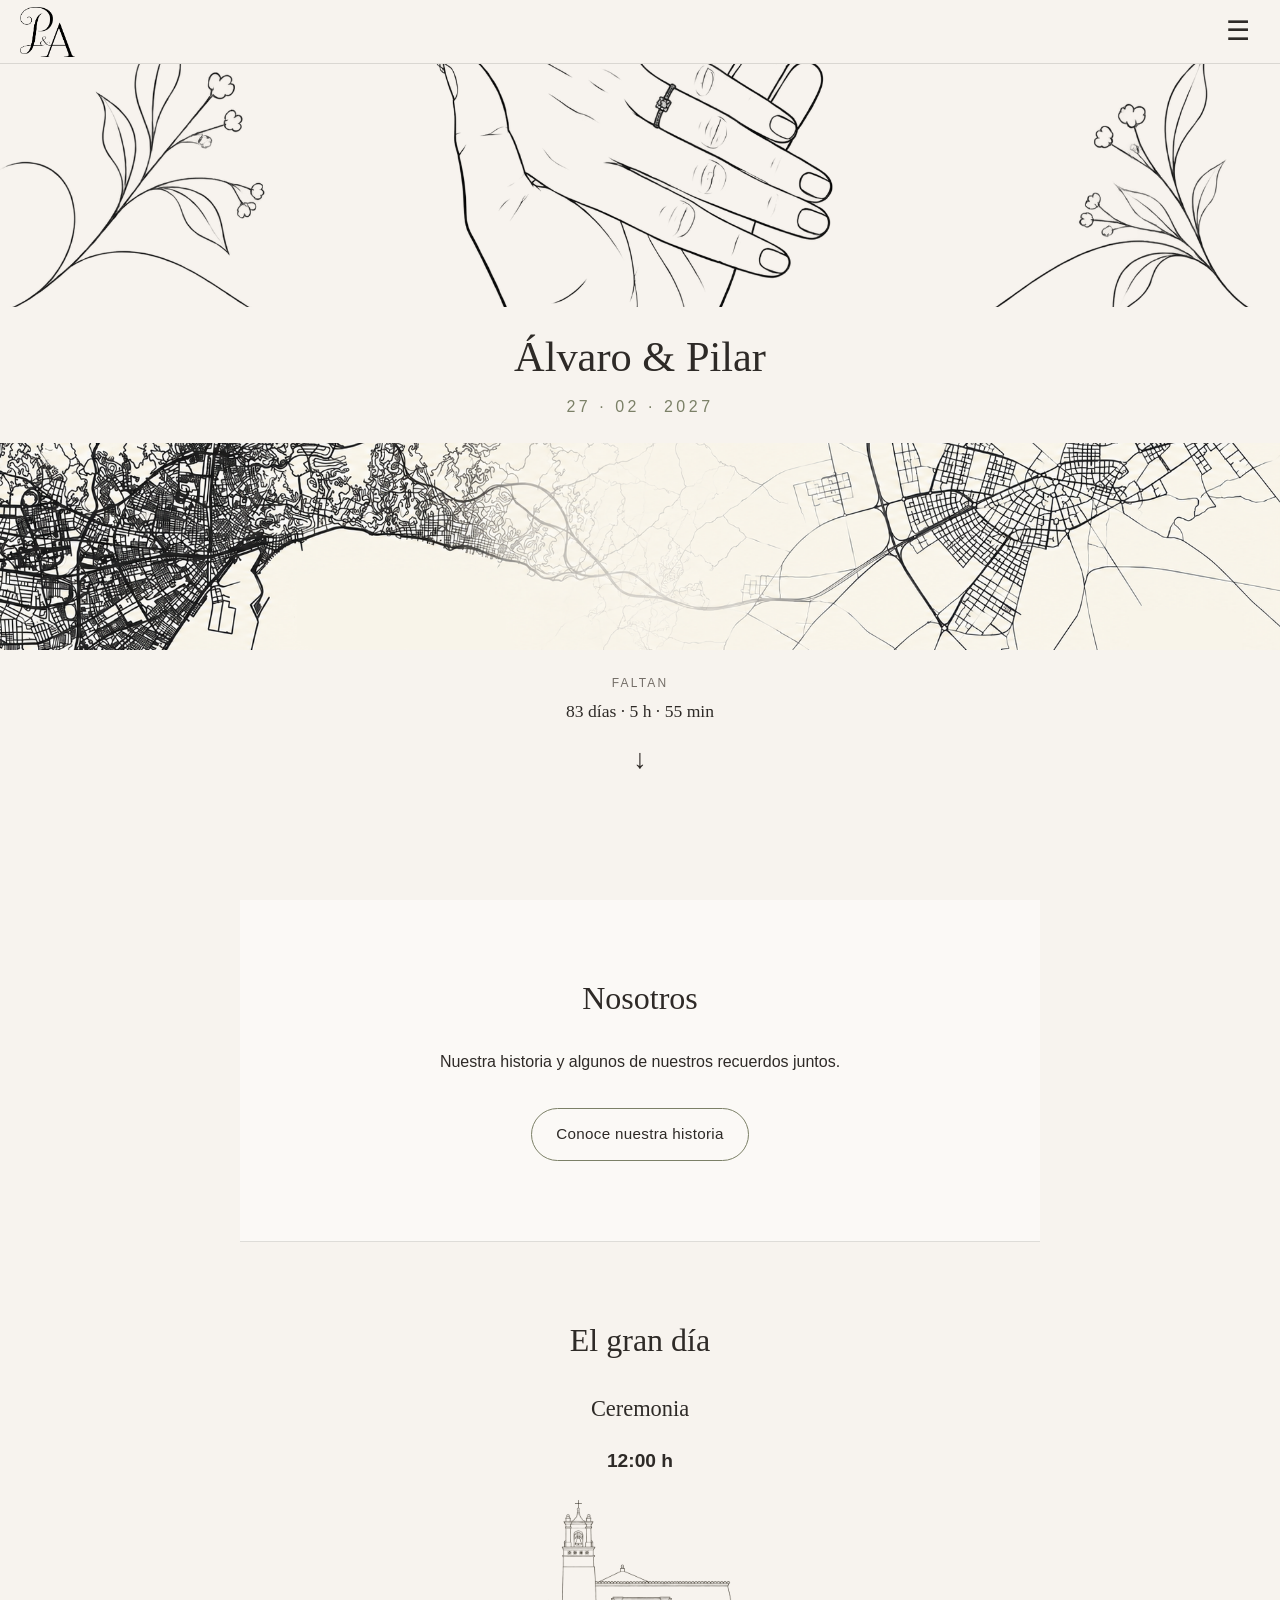
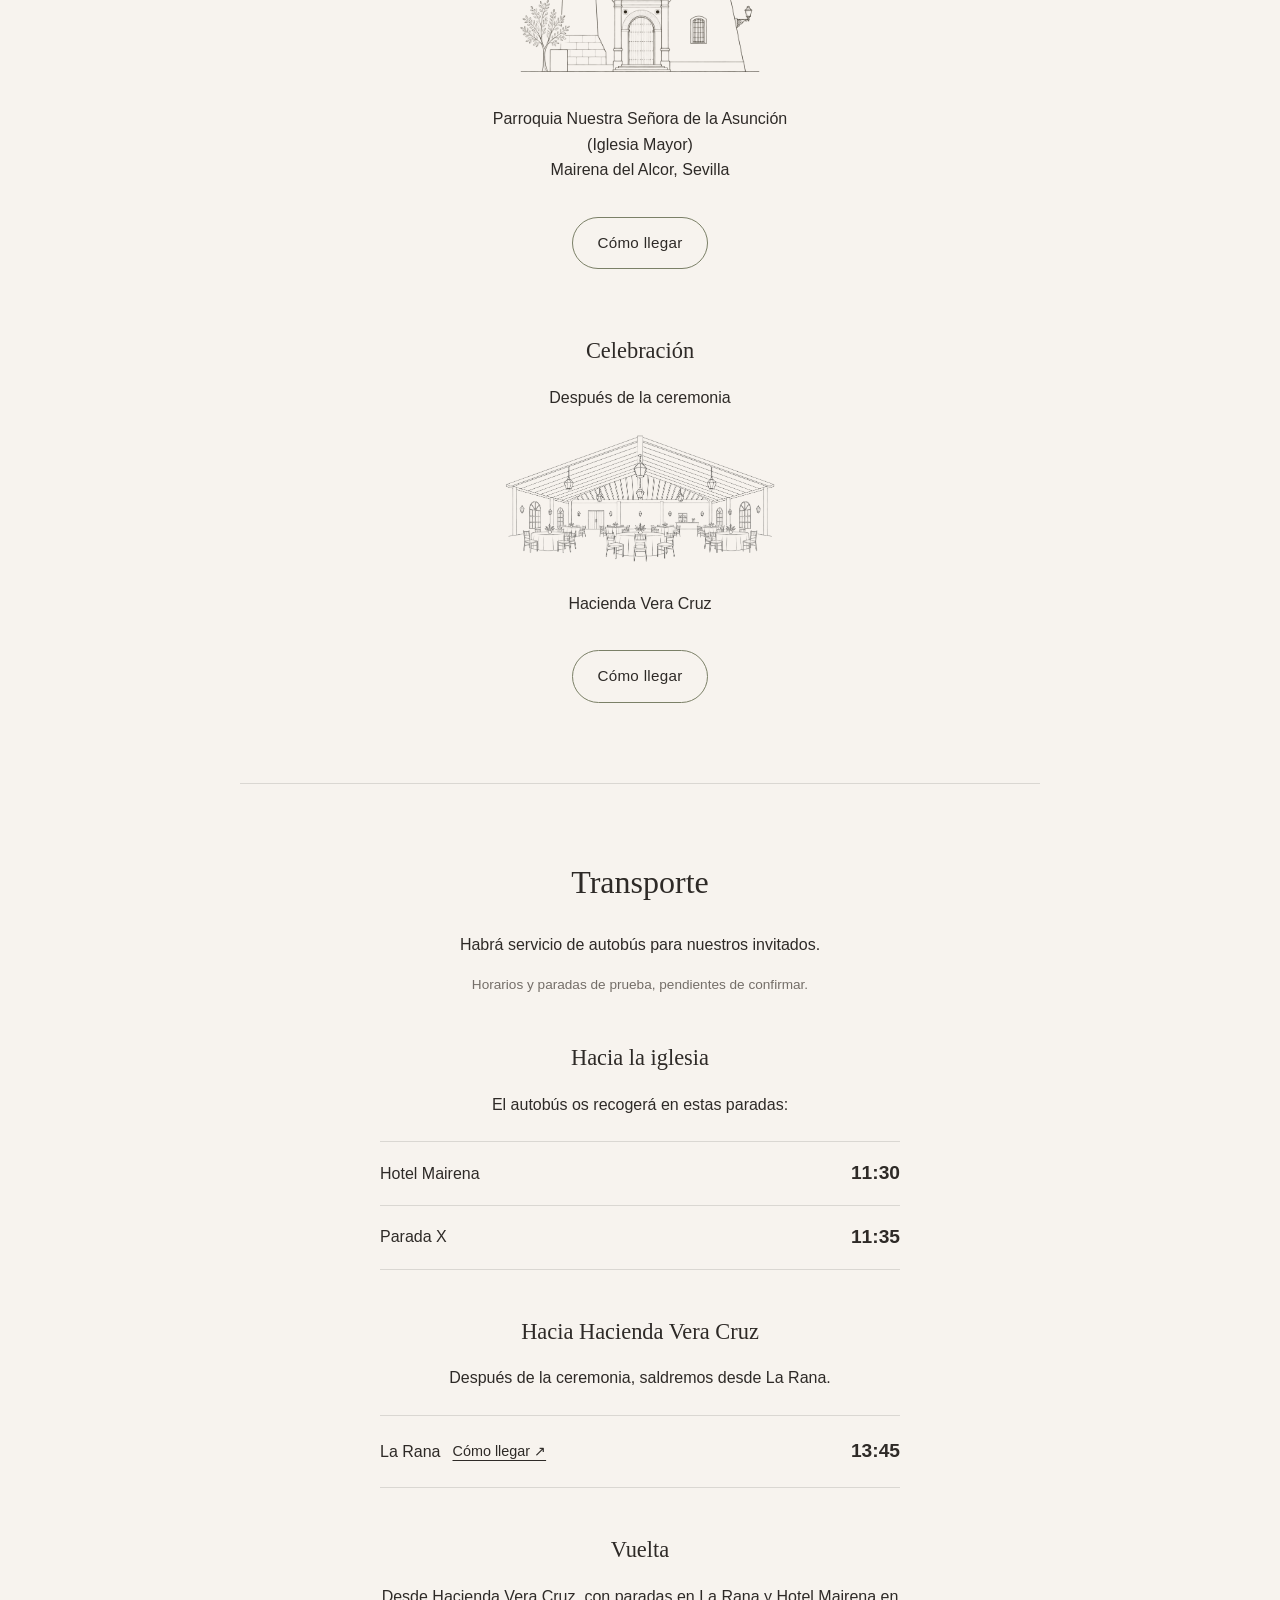
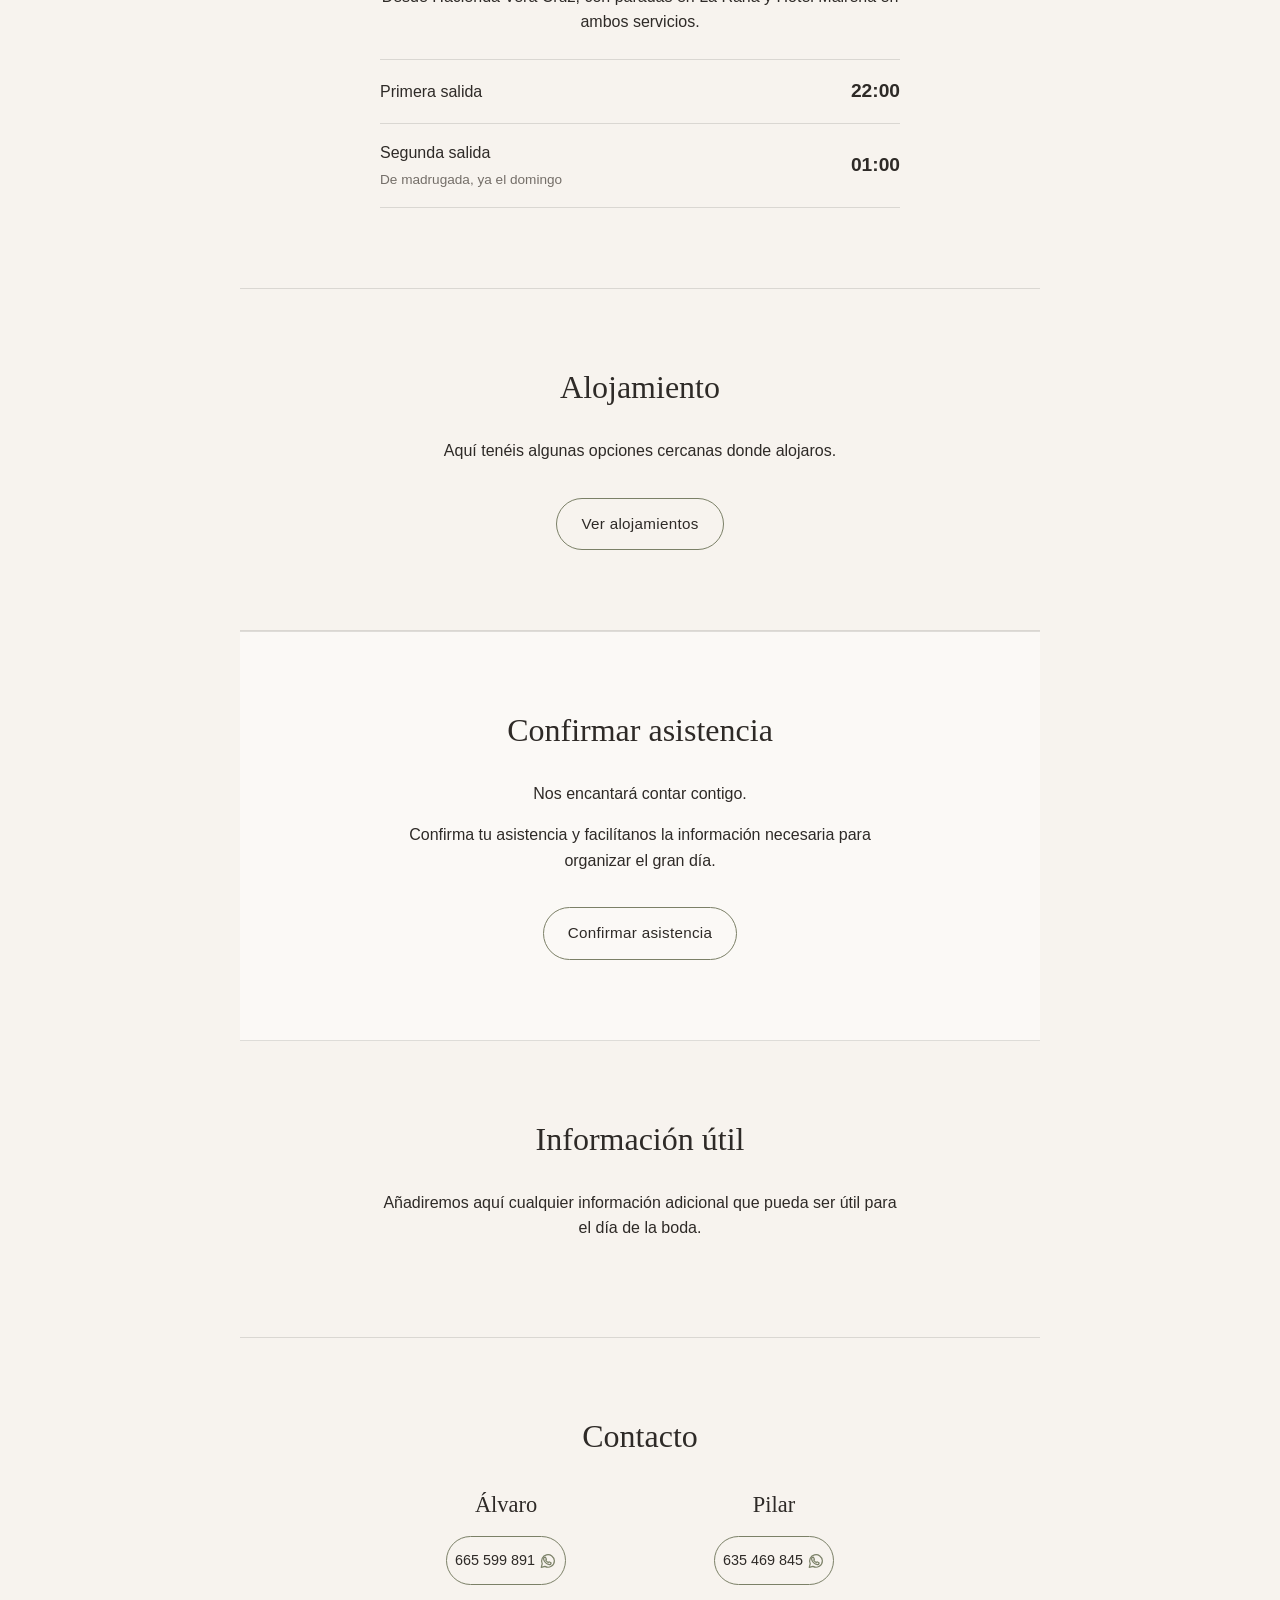
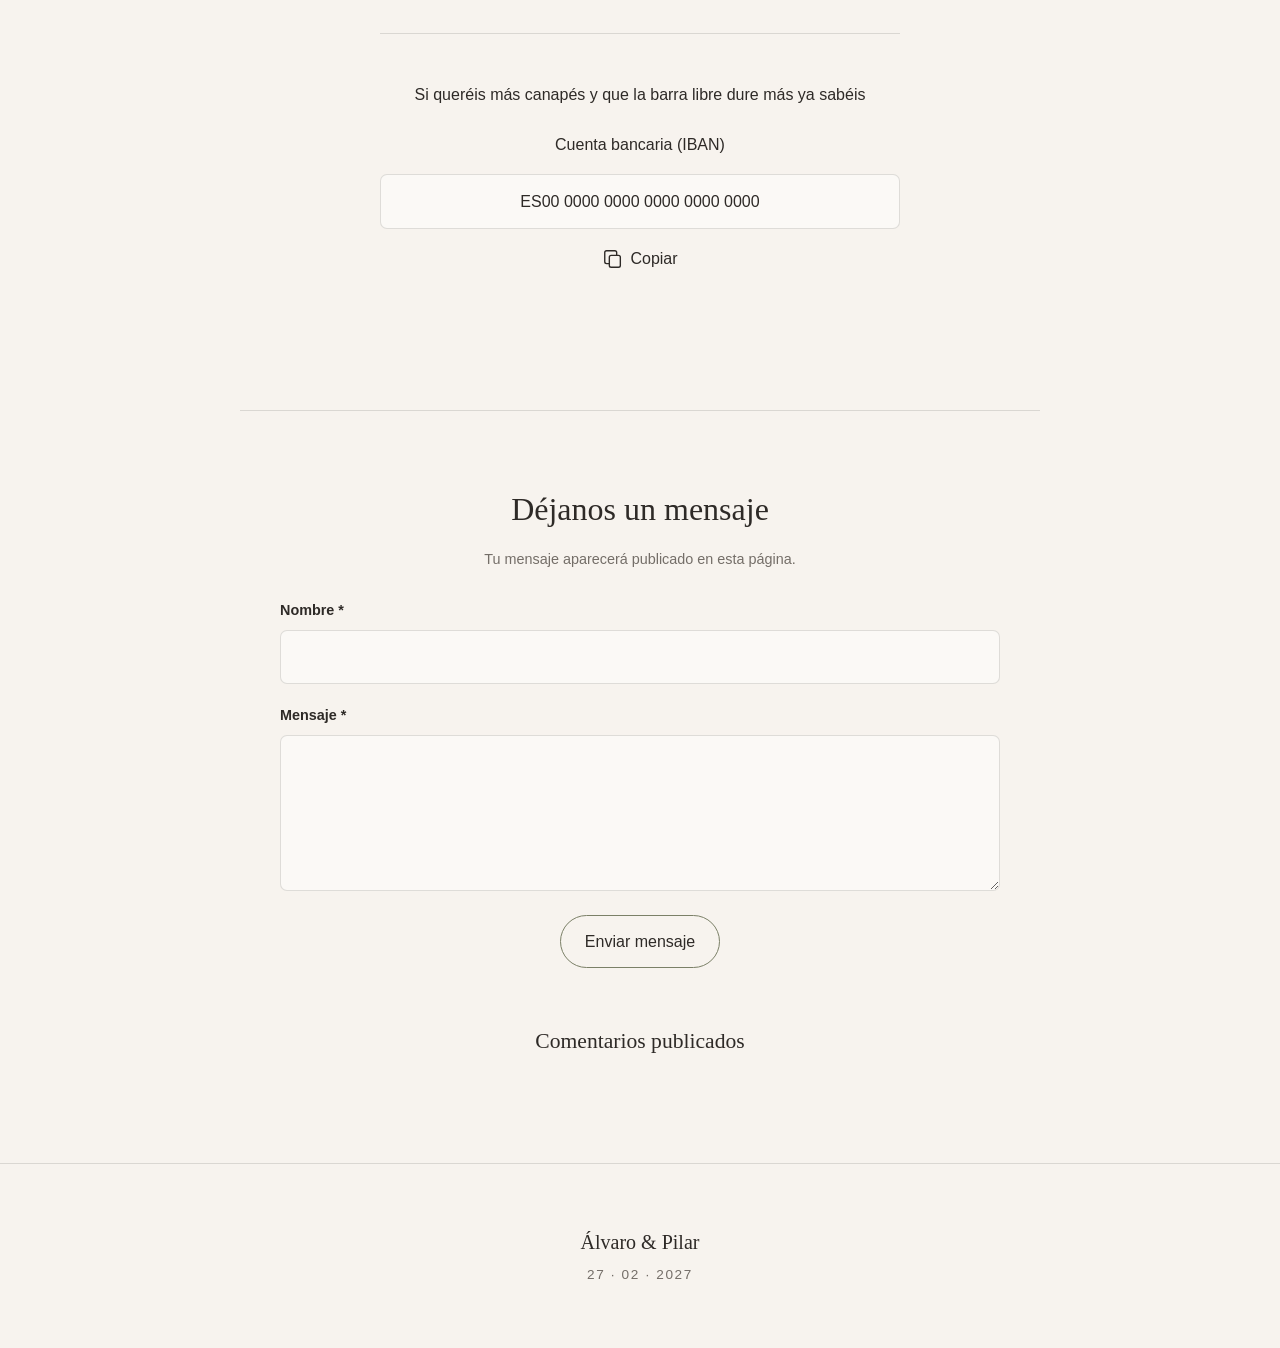
==== commit 65b8a00e: "compartir" ====
--- a/index.html
+++ b/index.html
@@ -59,6 +59,10 @@
       <a href="confirmar.html">Confirmar asistencia</a>
       <a href="#informacion">Información útil</a>
       <a href="#contacto">Contacto</a>
+      <div class="navigation-share">
+        <button type="button" id="share-website">Compartir web</button>
+        <p id="share-status" role="status" hidden></p>
+      </div>
       </div>
     </nav>
 
--- a/styles.css
+++ b/styles.css
@@ -377,6 +377,35 @@
   border-top: 1px solid var(--border);
 }
 
+.navigation-share {
+  margin-top: 8px;
+  padding: 8px 0;
+  border-top: 1px solid var(--border);
+}
+
+.navigation-share button {
+  display: block;
+  width: 100%;
+  padding: 14px 24px;
+  border: 0;
+  background: transparent;
+  color: var(--text);
+  text-align: left;
+  cursor: pointer;
+}
+
+.navigation-share button:focus-visible {
+  outline: 2px solid var(--accent);
+  outline-offset: -4px;
+}
+
+.navigation-share p {
+  margin: 0;
+  padding: 0 24px 8px;
+  color: var(--text-soft);
+  font-size: 0.9rem;
+}
+
 .transport-schedule dd {
   margin: 0;
   font-size: 1.2rem;
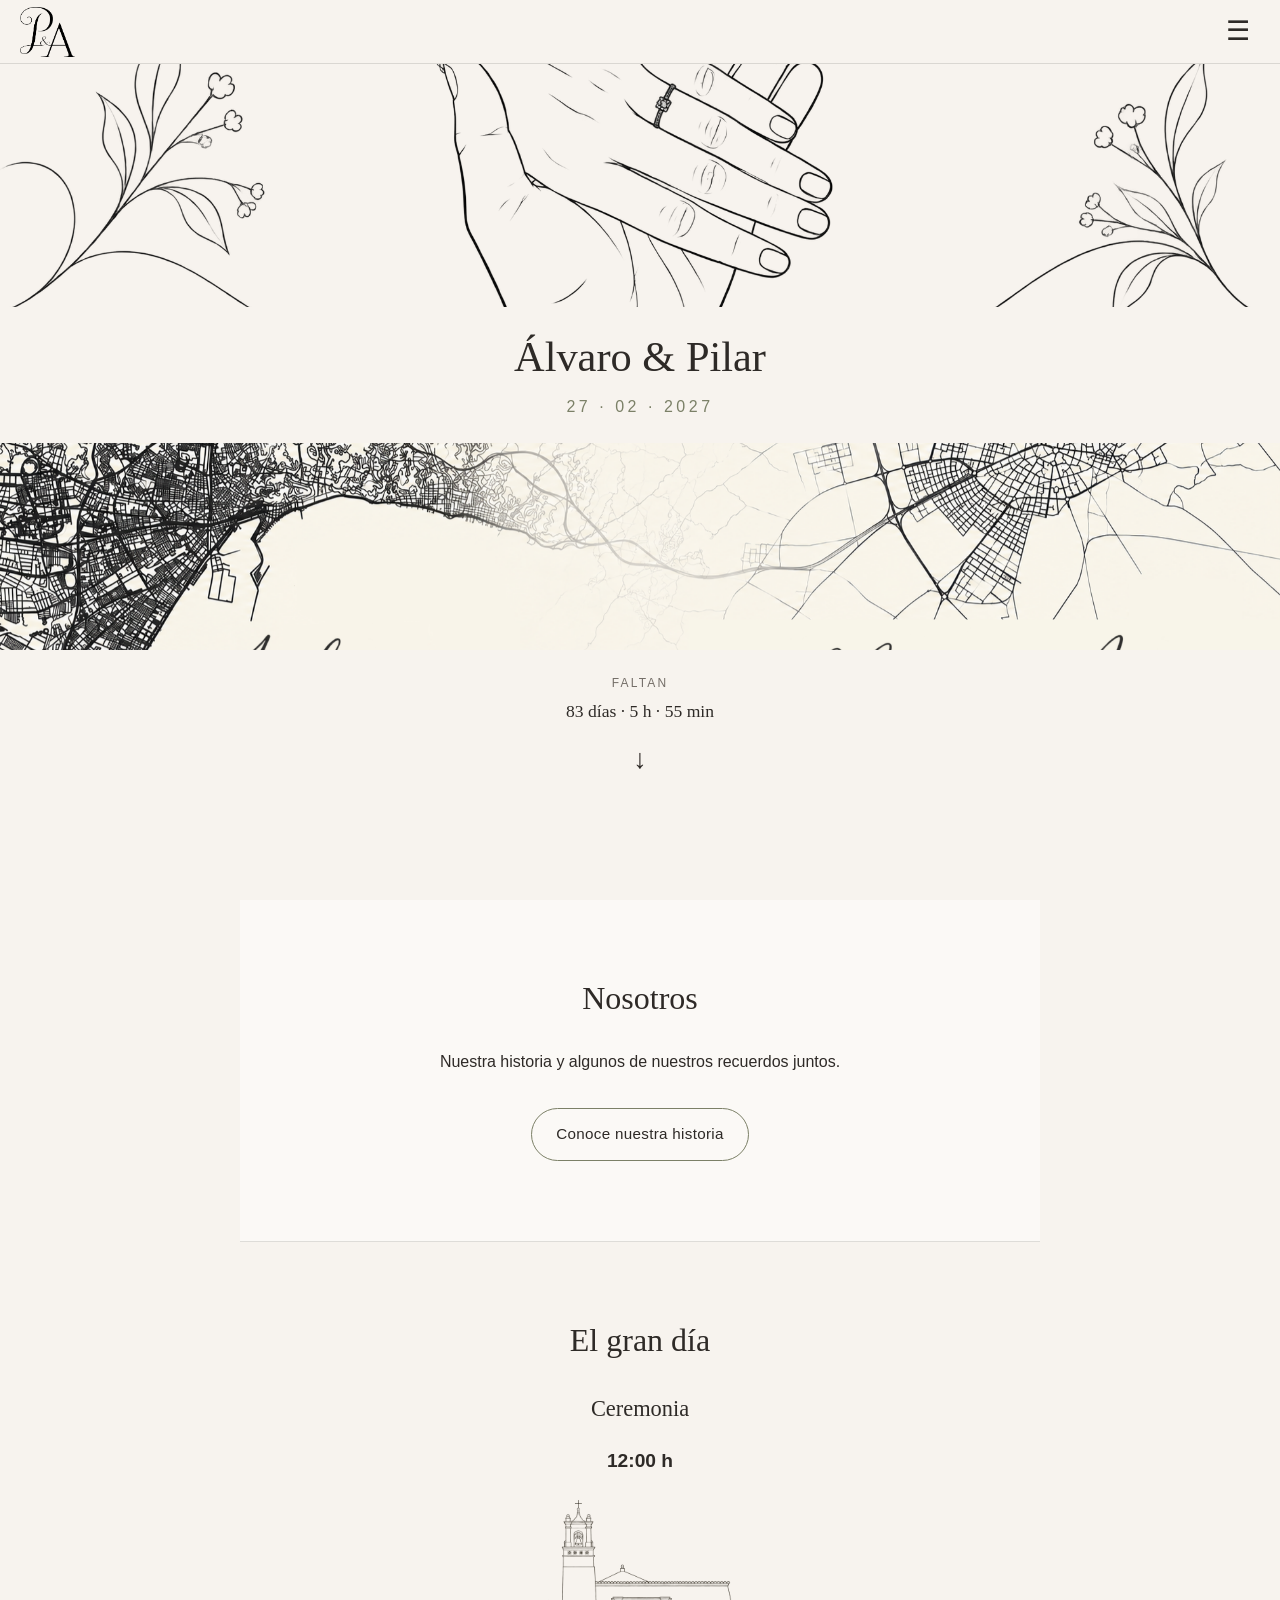
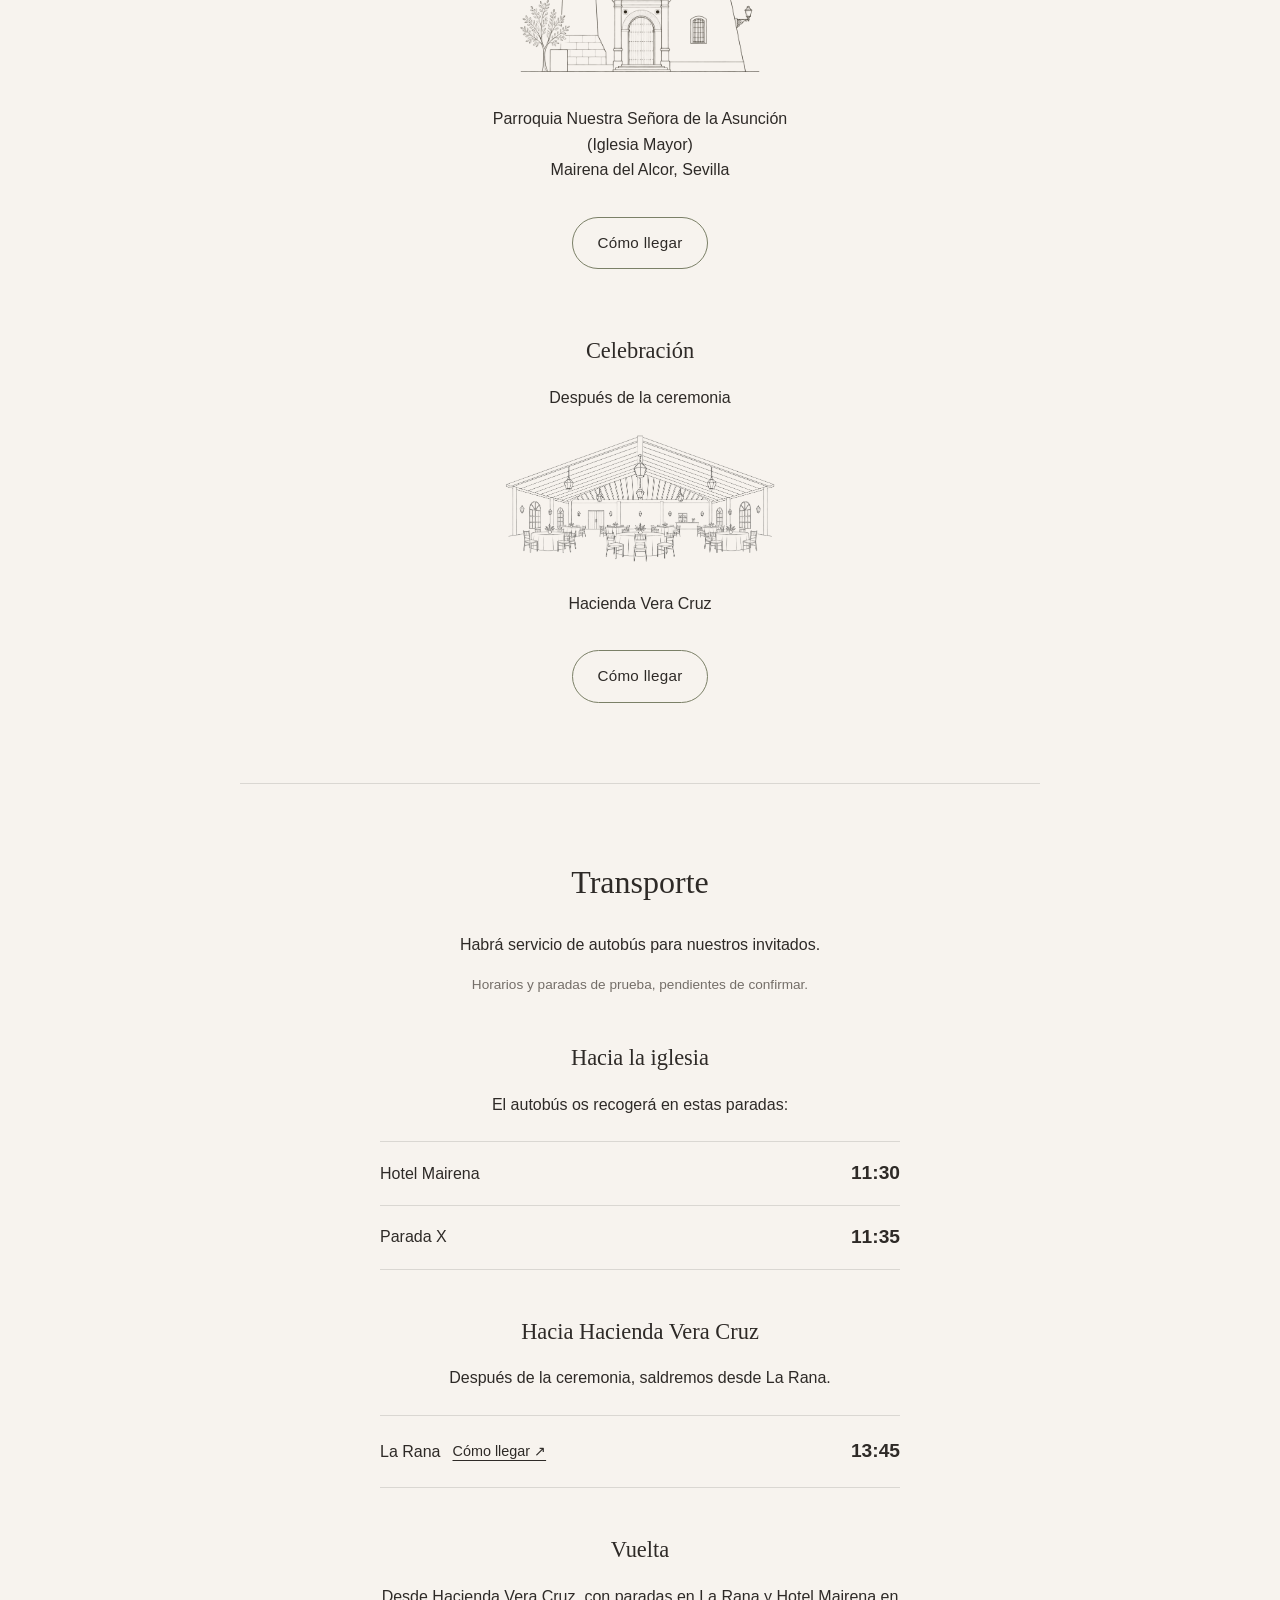
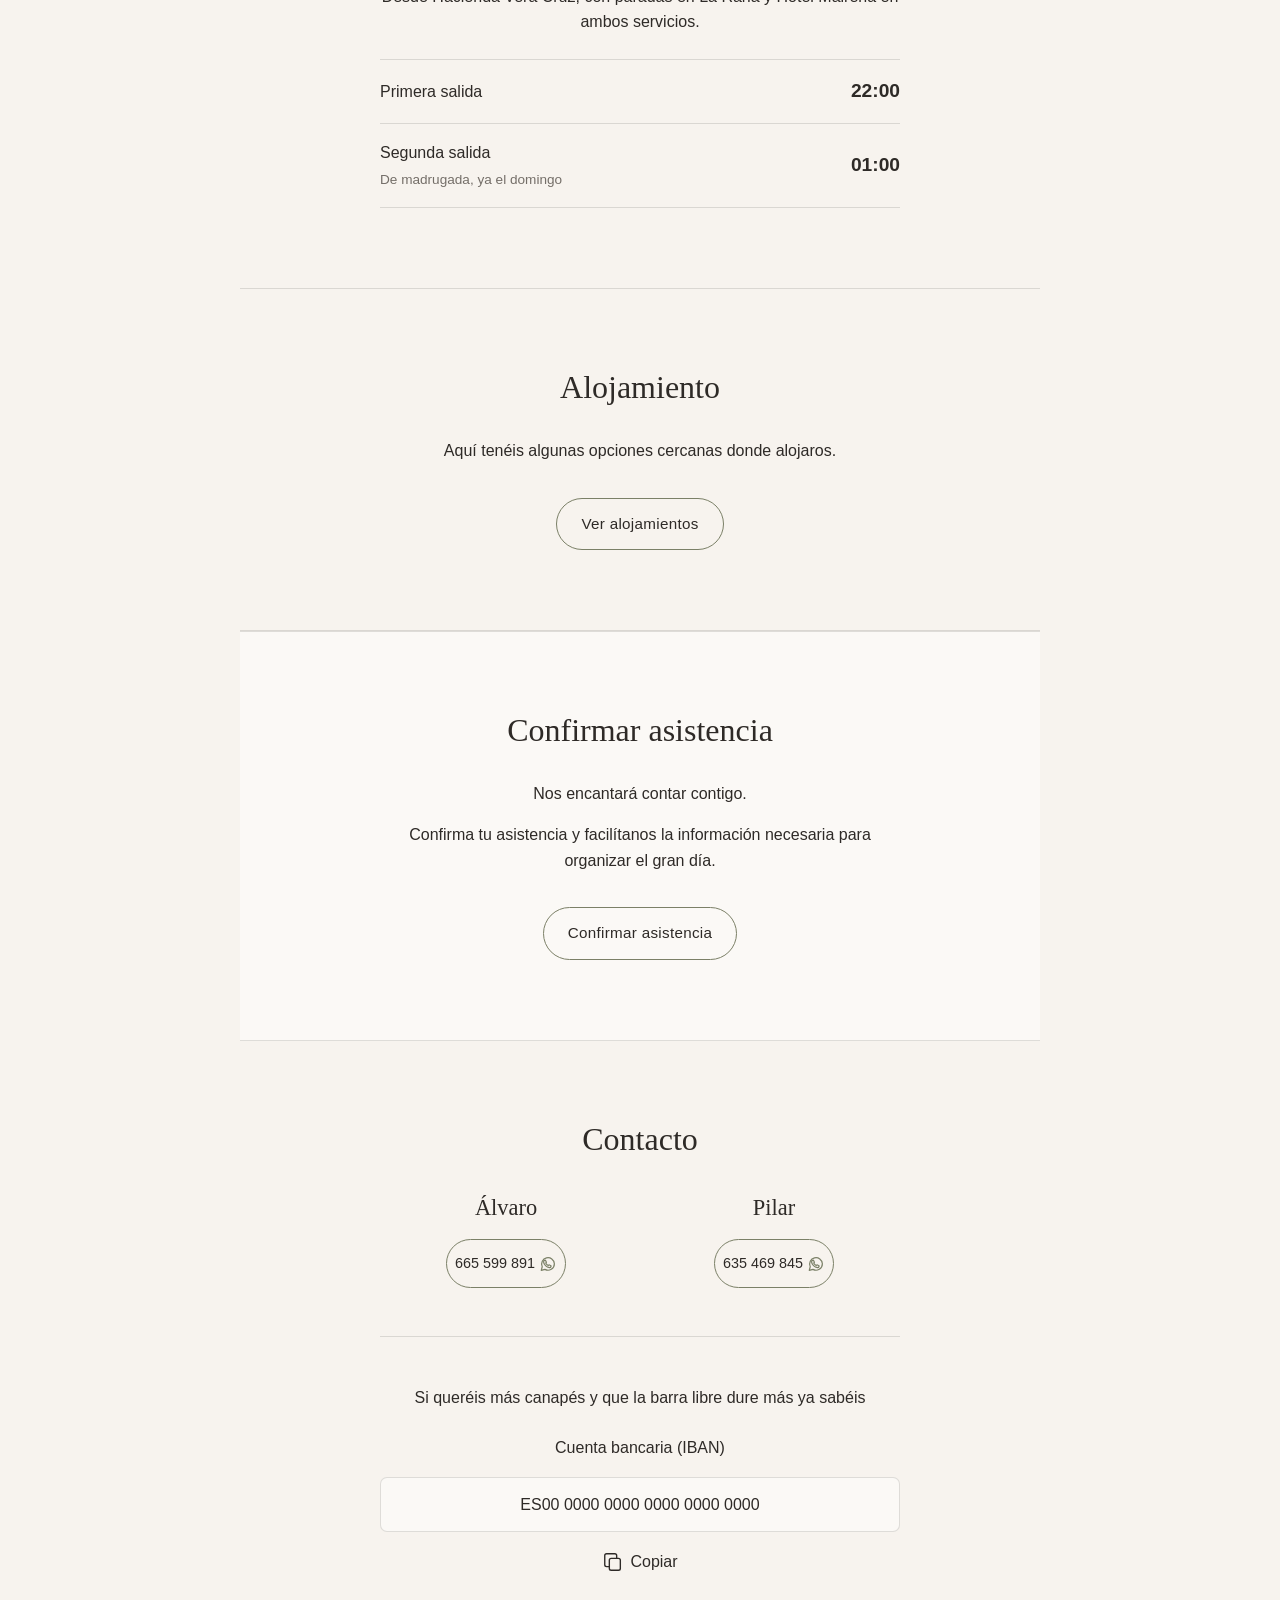
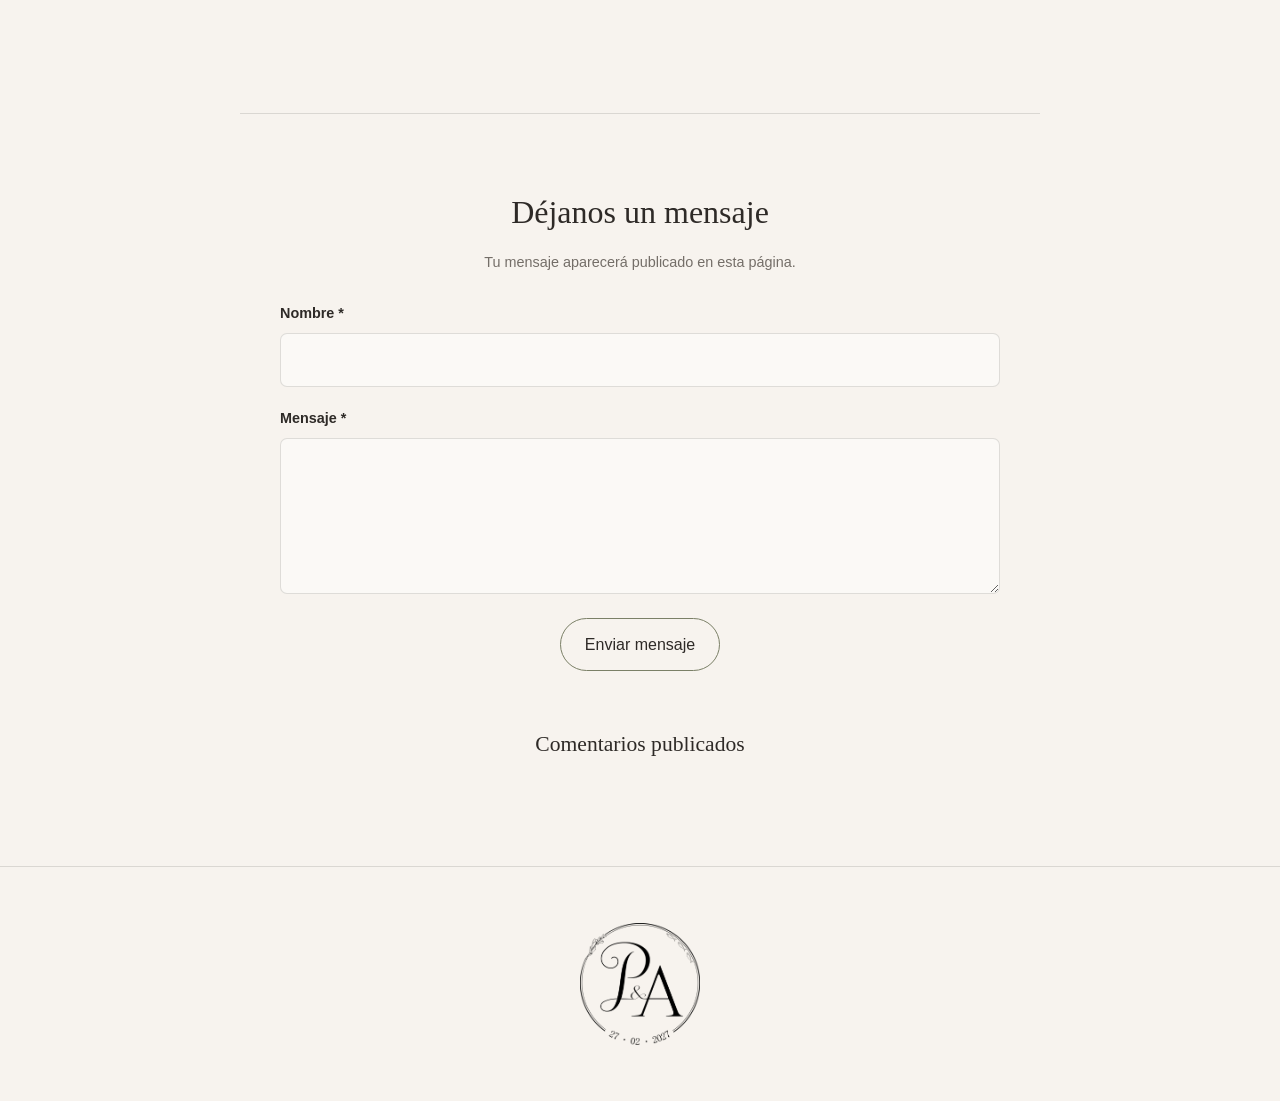
==== commit 5c3682bb: "cambios" ====
--- a/index.html
+++ b/index.html
@@ -21,8 +21,12 @@
 
 <meta
   property="og:image"
-  content="https://alvaroypilar.es/images/compartir.png"
+  content="https://alvaroypilar.es/images/compartir%20v2.png"
 >
+<meta property="og:image:type" content="image/png">
+<meta property="og:image:width" content="1200">
+<meta property="og:image:height" content="1200">
+<meta property="og:image:alt" content="Álvaro y Pilar · 27 de febrero de 2027">
 
 <meta property="og:url" content="https://alvaroypilar.es/">
 <meta property="og:type" content="website">
@@ -57,7 +61,6 @@
       <a href="#transporte">Transporte</a>
       <a href="alojamiento.html">Alojamiento</a>
       <a href="confirmar.html">Confirmar asistencia</a>
-      <a href="#informacion">Información útil</a>
       <a href="#contacto">Contacto</a>
       <div class="navigation-share">
         <button type="button" id="share-website">Compartir web</button>
@@ -94,7 +97,7 @@
 
   <div class="hero-map hero-map-bottom">
     <img
-      src="images/malagamairena.png"
+      src="images/malagamairenatexto.png"
       alt="Mapa minimalista de Mairena del Alcor"
     >
   </div>
@@ -255,18 +258,6 @@
 
     </section>
 
-
-    <!-- INFORMACIÓN ÚTIL -->
-    <section class="section" id="informacion">
-
-      <h2>Información útil</h2>
-
-      <p>
-        Añadiremos aquí cualquier información adicional
-        que pueda ser útil para el día de la boda.
-      </p>
-
-    </section>
 
     <!-- CONTACTO -->
     <section class="section" id="contacto">
@@ -357,8 +348,7 @@
   <!-- FOOTER -->
   <footer class="footer">
 
-    <p>Álvaro & Pilar</p>
-    <p>27 · 02 · 2027</p>
+    <img class="wedding-seal" src="images/logo.png" alt="Álvaro y Pilar · 27 de febrero de 2027" width="120" height="122" loading="lazy">
 
   </footer>
 
--- a/styles.css
+++ b/styles.css
@@ -964,6 +964,23 @@
   text-align: center;
 }
 
+.wedding-seal {
+  display: block;
+  width: 120px;
+  max-width: 100%;
+  height: auto;
+  margin: 0 auto;
+}
+
+.rsvp-success {
+  text-align: center;
+  margin-bottom: 40px;
+}
+
+.rsvp-success h2 {
+  margin-top: 24px;
+}
+
 .about-heading h1 {
   margin: 0;
   font-size: clamp(2.4rem, 7vw, 3.8rem);
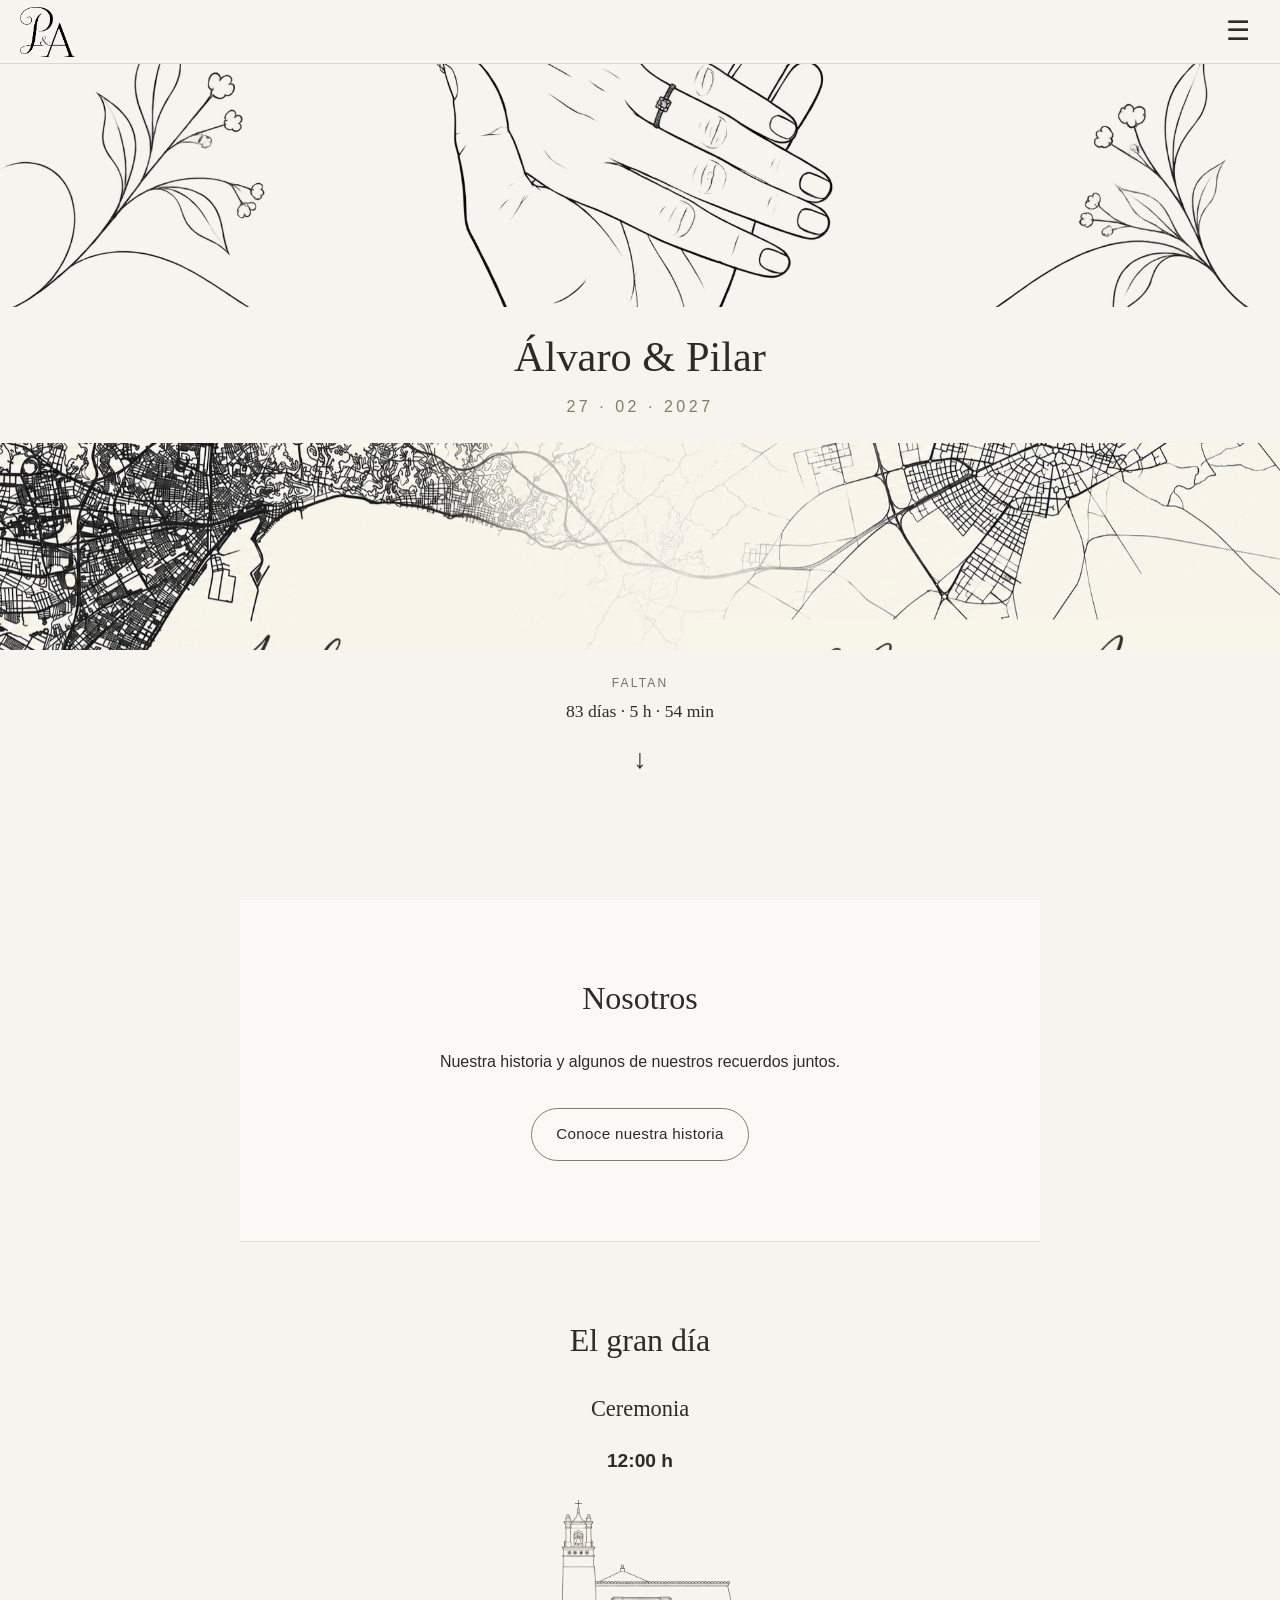
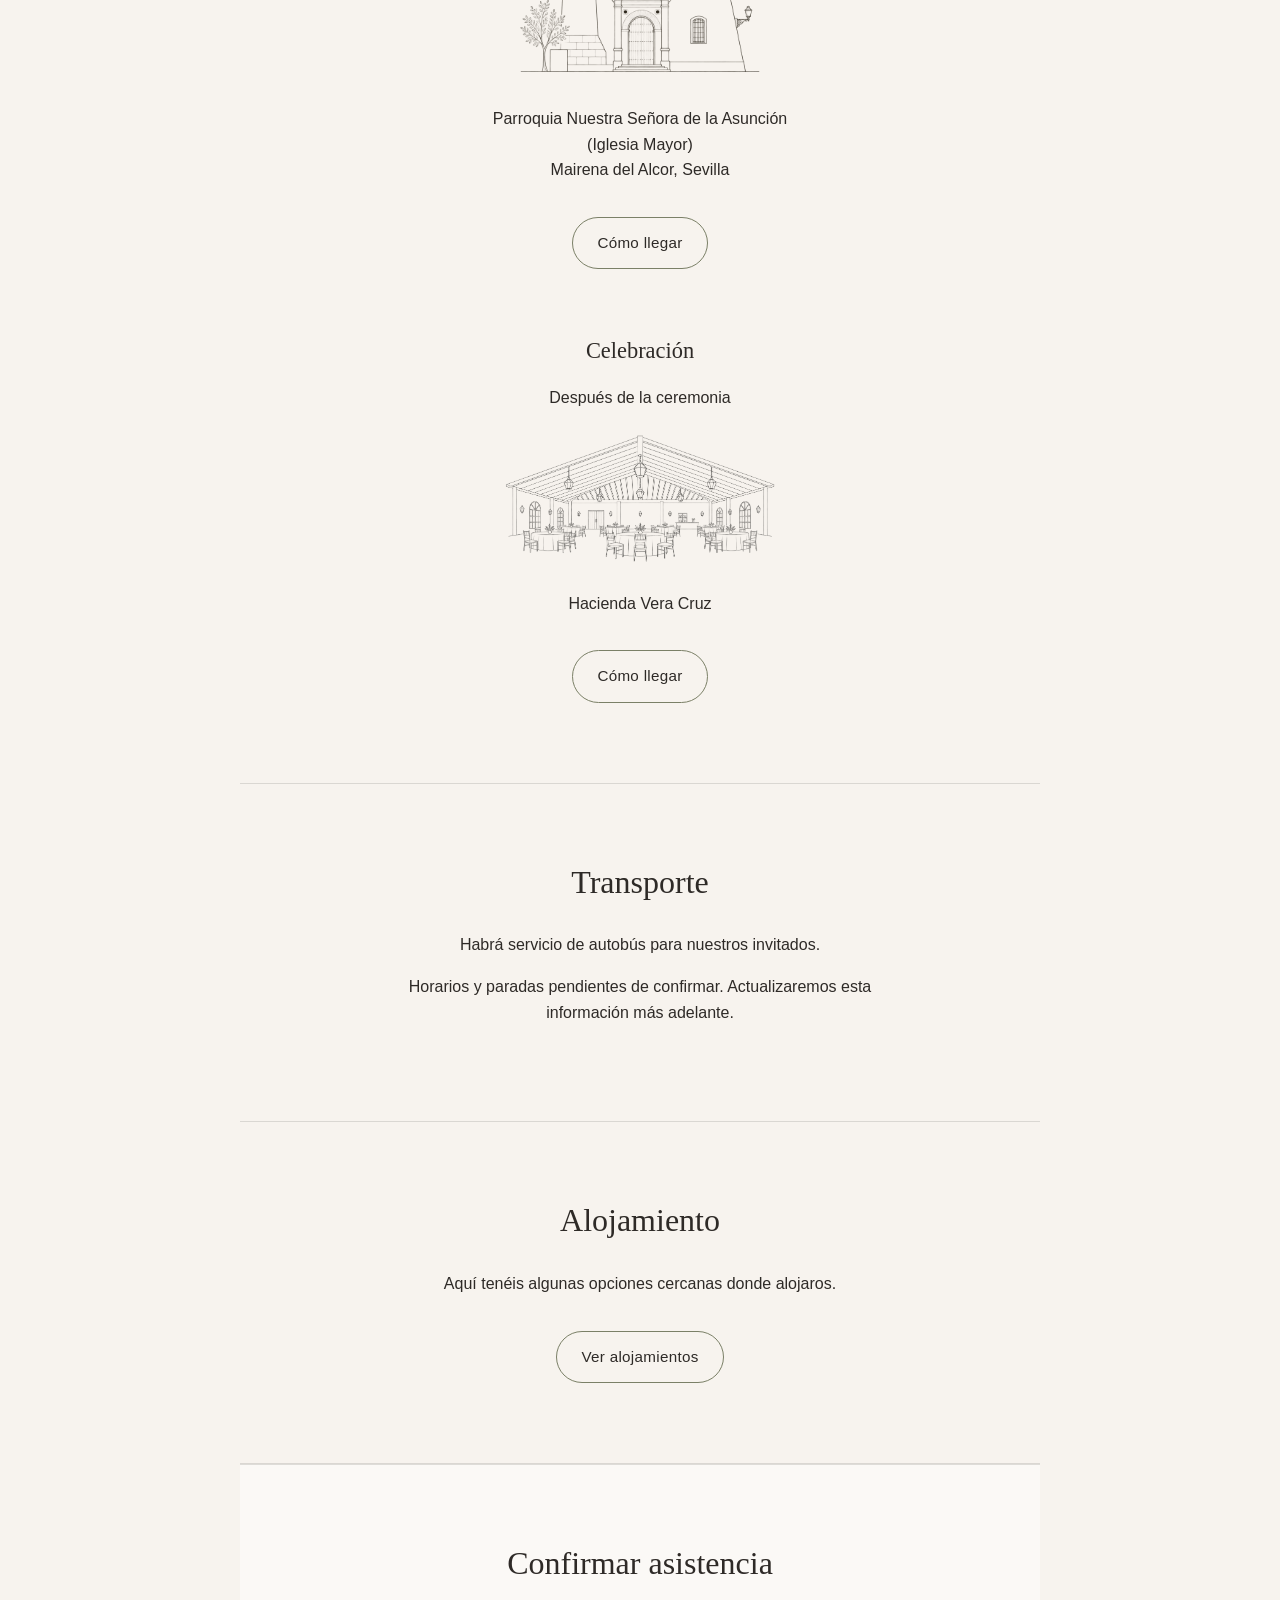
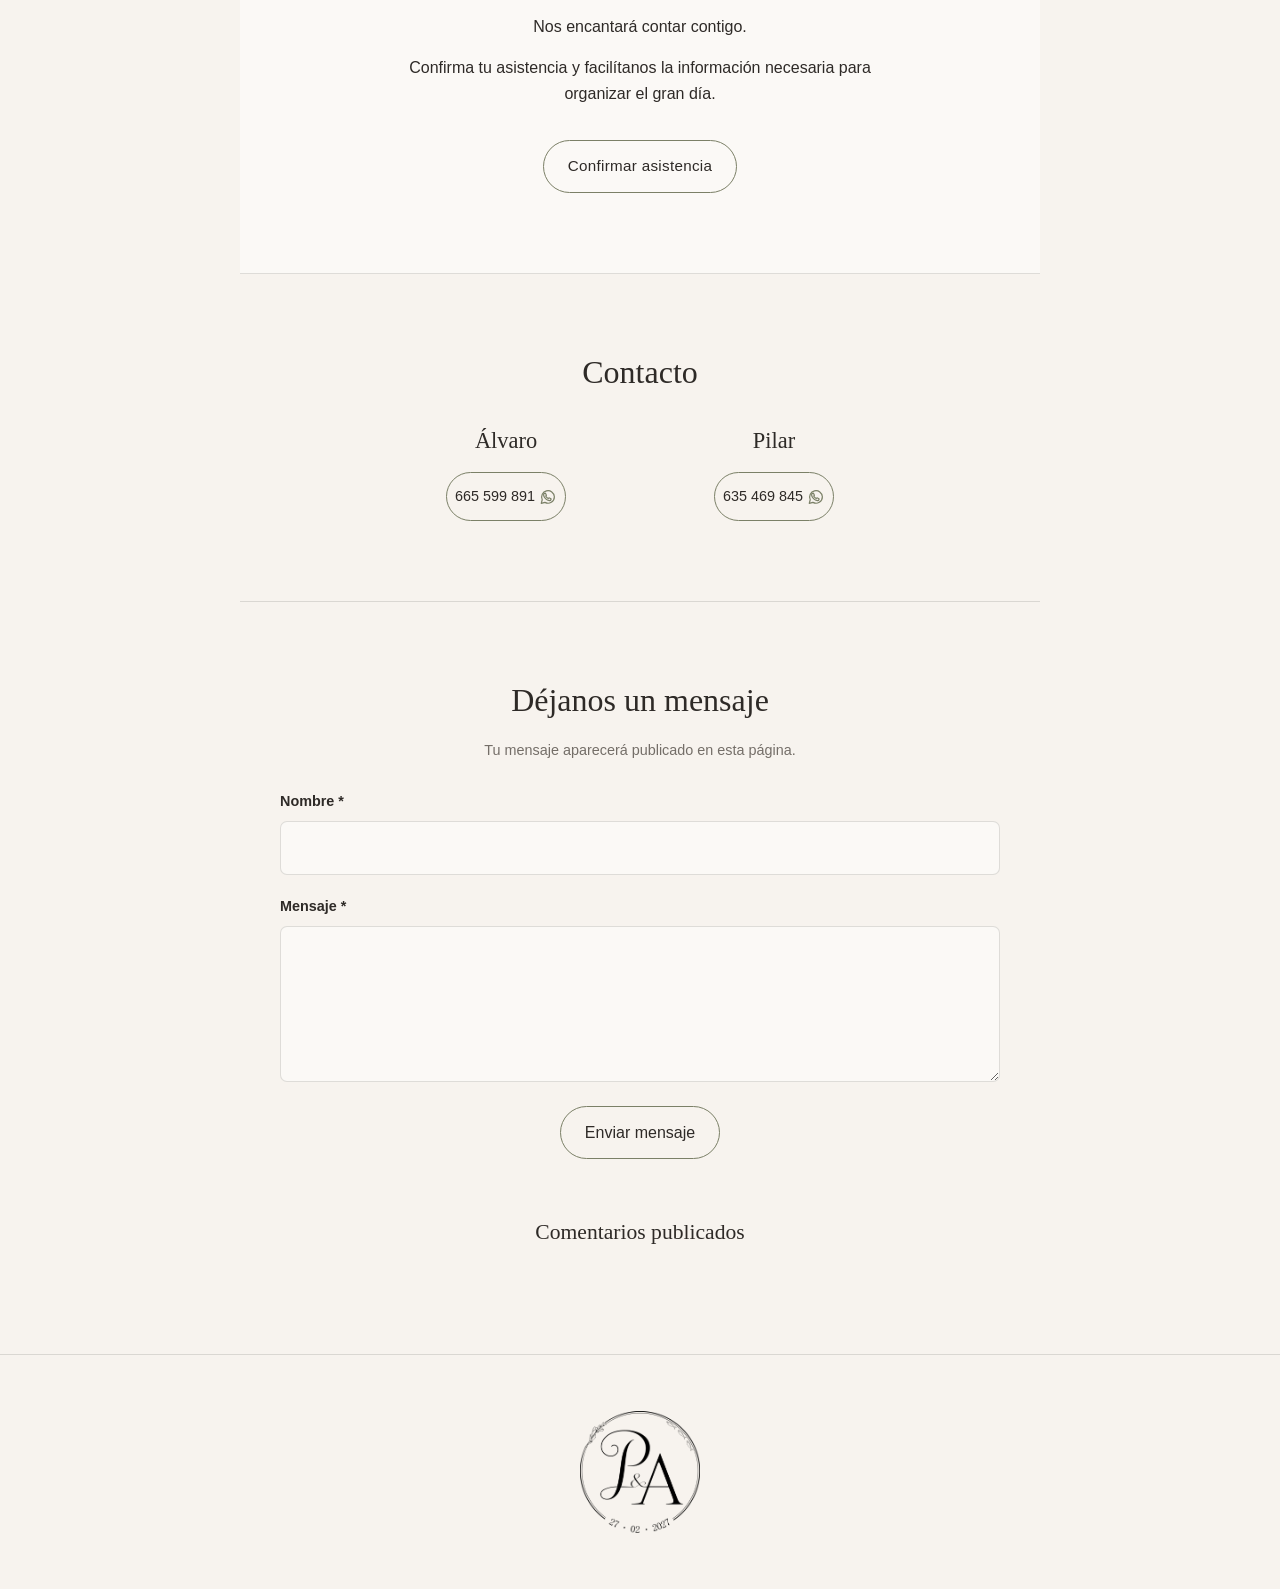
==== commit bdef85e6: "preparacion web para enviar v1<" ====
--- a/index.html
+++ b/index.html
@@ -196,36 +196,7 @@
       <p>
         Habrá servicio de autobús para nuestros invitados.
       </p>
-      <p class="transport-notice">Horarios y paradas de prueba, pendientes de confirmar.</p>
-
-      <div class="transport-block">
-        <h3>Hacia la iglesia</h3>
-        <p>El autobús os recogerá en estas paradas:</p>
-        <dl class="transport-schedule">
-          <div><dt>Hotel Mairena</dt><dd><time datetime="11:30">11:30</time></dd></div>
-          <div><dt>Parada X</dt><dd><time datetime="11:35">11:35</time></dd></div>
-        </dl>
-      </div>
-
-      <div class="transport-block">
-        <h3>Hacia Hacienda Vera Cruz</h3>
-        <p>Después de la ceremonia, saldremos desde La Rana.</p>
-        <dl class="transport-schedule">
-          <div>
-            <dt class="transport-stop"><span>La Rana</span> <a class="transport-map" href="https://maps.app.goo.gl/9GJmfTMHvTaLDNmq8" target="_blank" rel="noopener noreferrer" aria-label="Cómo llegar a La Rana en Google Maps">Cómo llegar ↗</a></dt>
-            <dd><time datetime="13:45">13:45</time></dd>
-          </div>
-        </dl>
-      </div>
-
-      <div class="transport-block">
-        <h3>Vuelta</h3>
-        <p>Desde Hacienda Vera Cruz, con paradas en La Rana y Hotel Mairena en ambos servicios.</p>
-        <dl class="transport-schedule">
-          <div><dt>Primera salida</dt><dd><time datetime="22:00">22:00</time></dd></div>
-          <div><dt>Segunda salida <span class="transport-next-day">De madrugada, ya el domingo</span></dt><dd><time datetime="2027-02-28T01:00">01:00</time></dd></div>
-        </dl>
-      </div>
+      <p>Horarios y paradas pendientes de confirmar. Actualizaremos esta información más adelante.</p>
 
     </section>
 
@@ -279,21 +250,6 @@
             <img src="images/whatsapp.svg" width="18" height="18" alt="">
           </a>
         </div>
-      </div>
-      <div class="contact-gift">
-        <p>Si queréis más canapés y que la barra libre dure más ya sabéis</p>
-        <p id="gift-iban-label" class="gift-label">Cuenta bancaria (IBAN)</p>
-        <div class="gift-account">
-          <span id="gift-iban" tabindex="0" aria-labelledby="gift-iban-label">ES00 0000 0000 0000 0000 0000</span>
-          <button id="copy-iban" type="button" class="gift-copy" aria-label="Copiar IBAN" title="Copiar IBAN">
-            <svg width="22" height="22" viewBox="0 0 24 24" fill="none" stroke="currentColor" stroke-width="1.5" stroke-linecap="round" stroke-linejoin="round" aria-hidden="true" focusable="false">
-              <rect x="8" y="8" width="12" height="13" rx="2"/>
-              <path d="M16 8V5a2 2 0 0 0-2-2H5a2 2 0 0 0-2 2v10a2 2 0 0 0 2 2h3"/>
-            </svg>
-            <span>Copiar</span>
-          </button>
-        </div>
-        <p id="gift-copy-status" class="gift-note" role="status" aria-live="polite"></p>
       </div>
     </section>
 
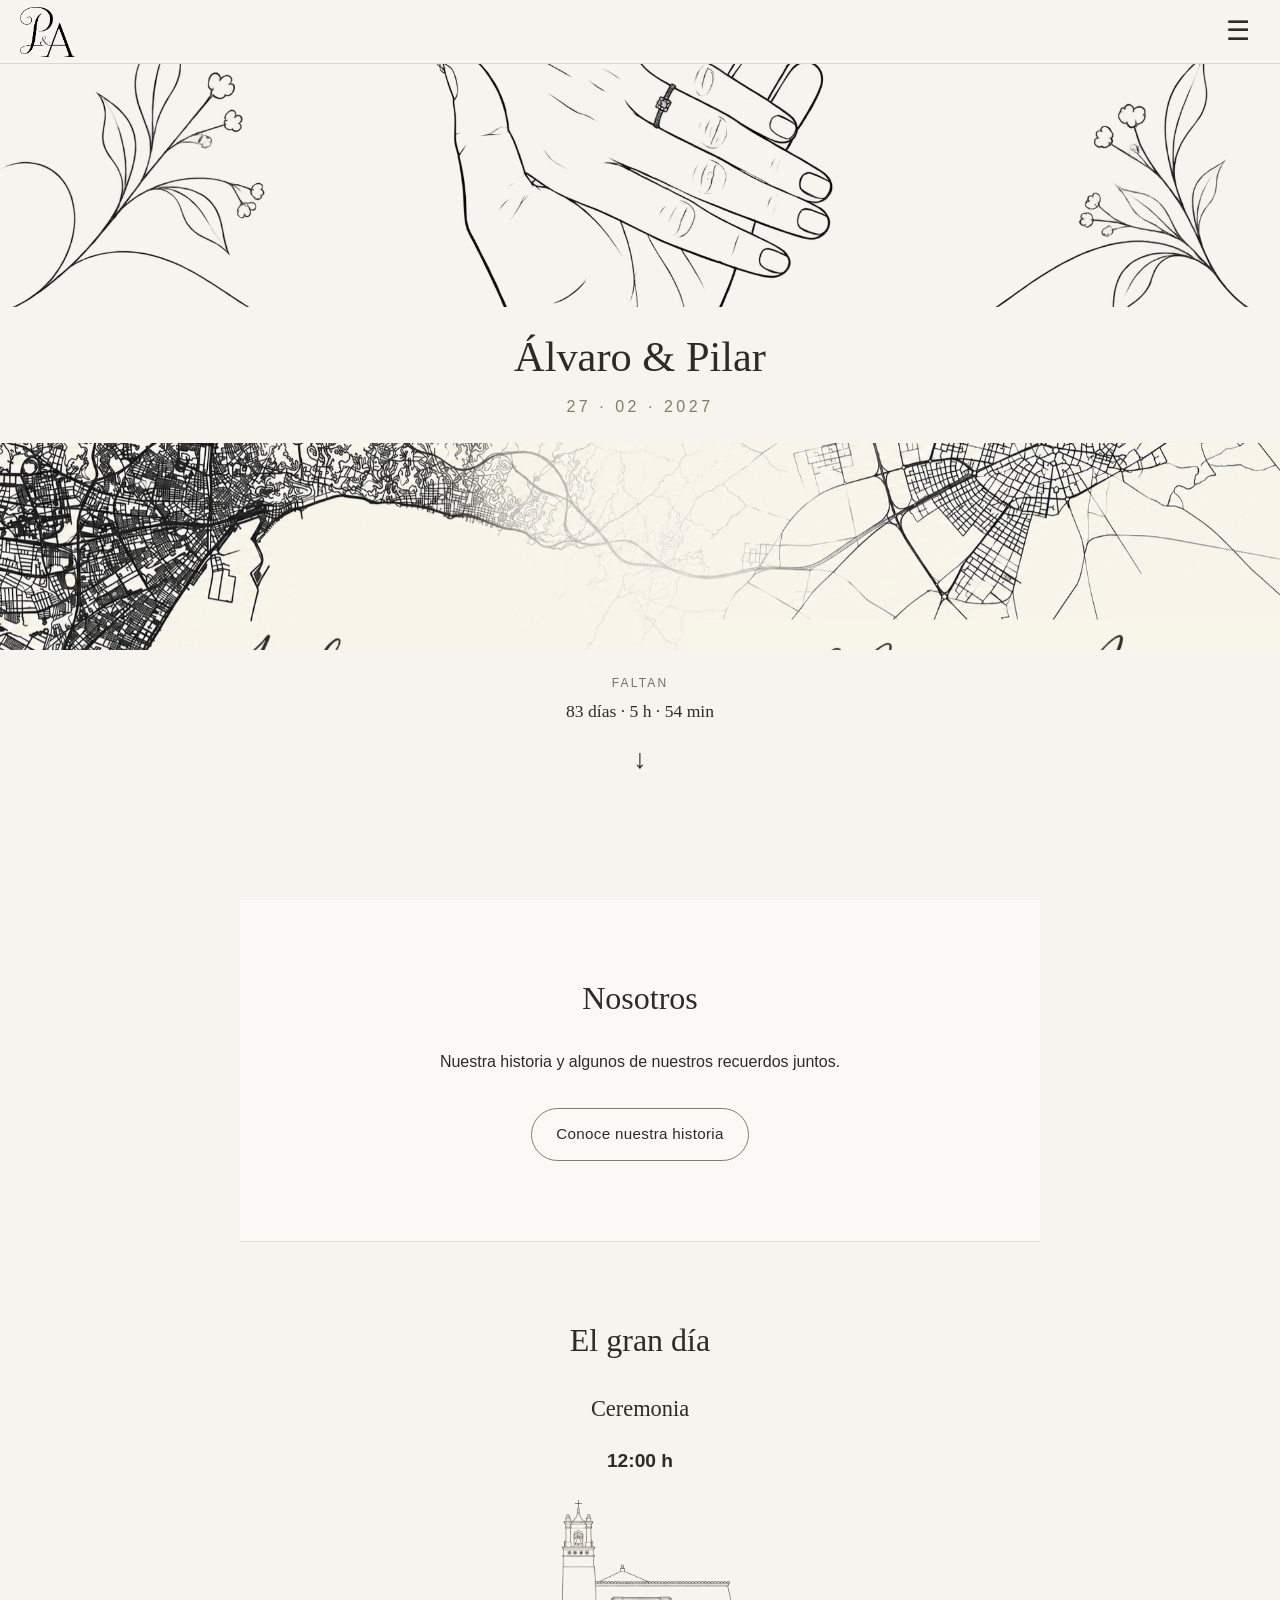
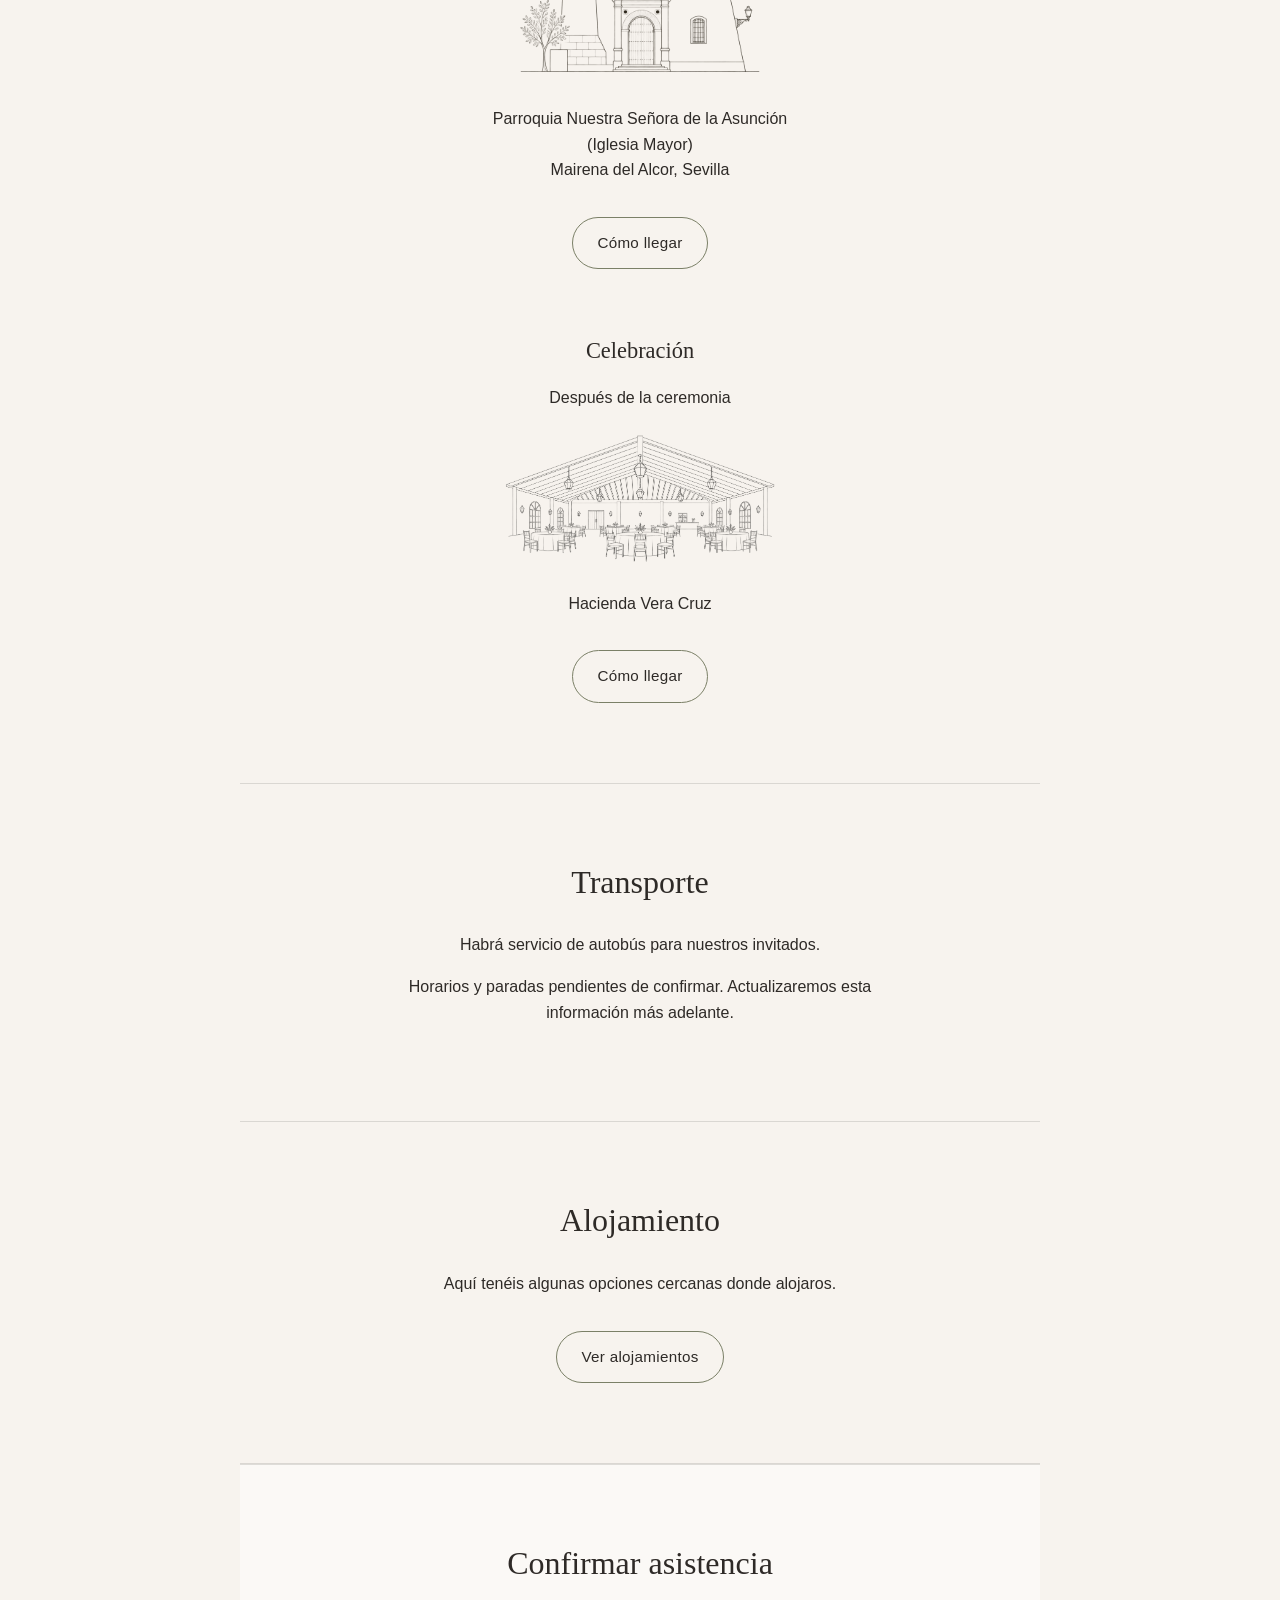
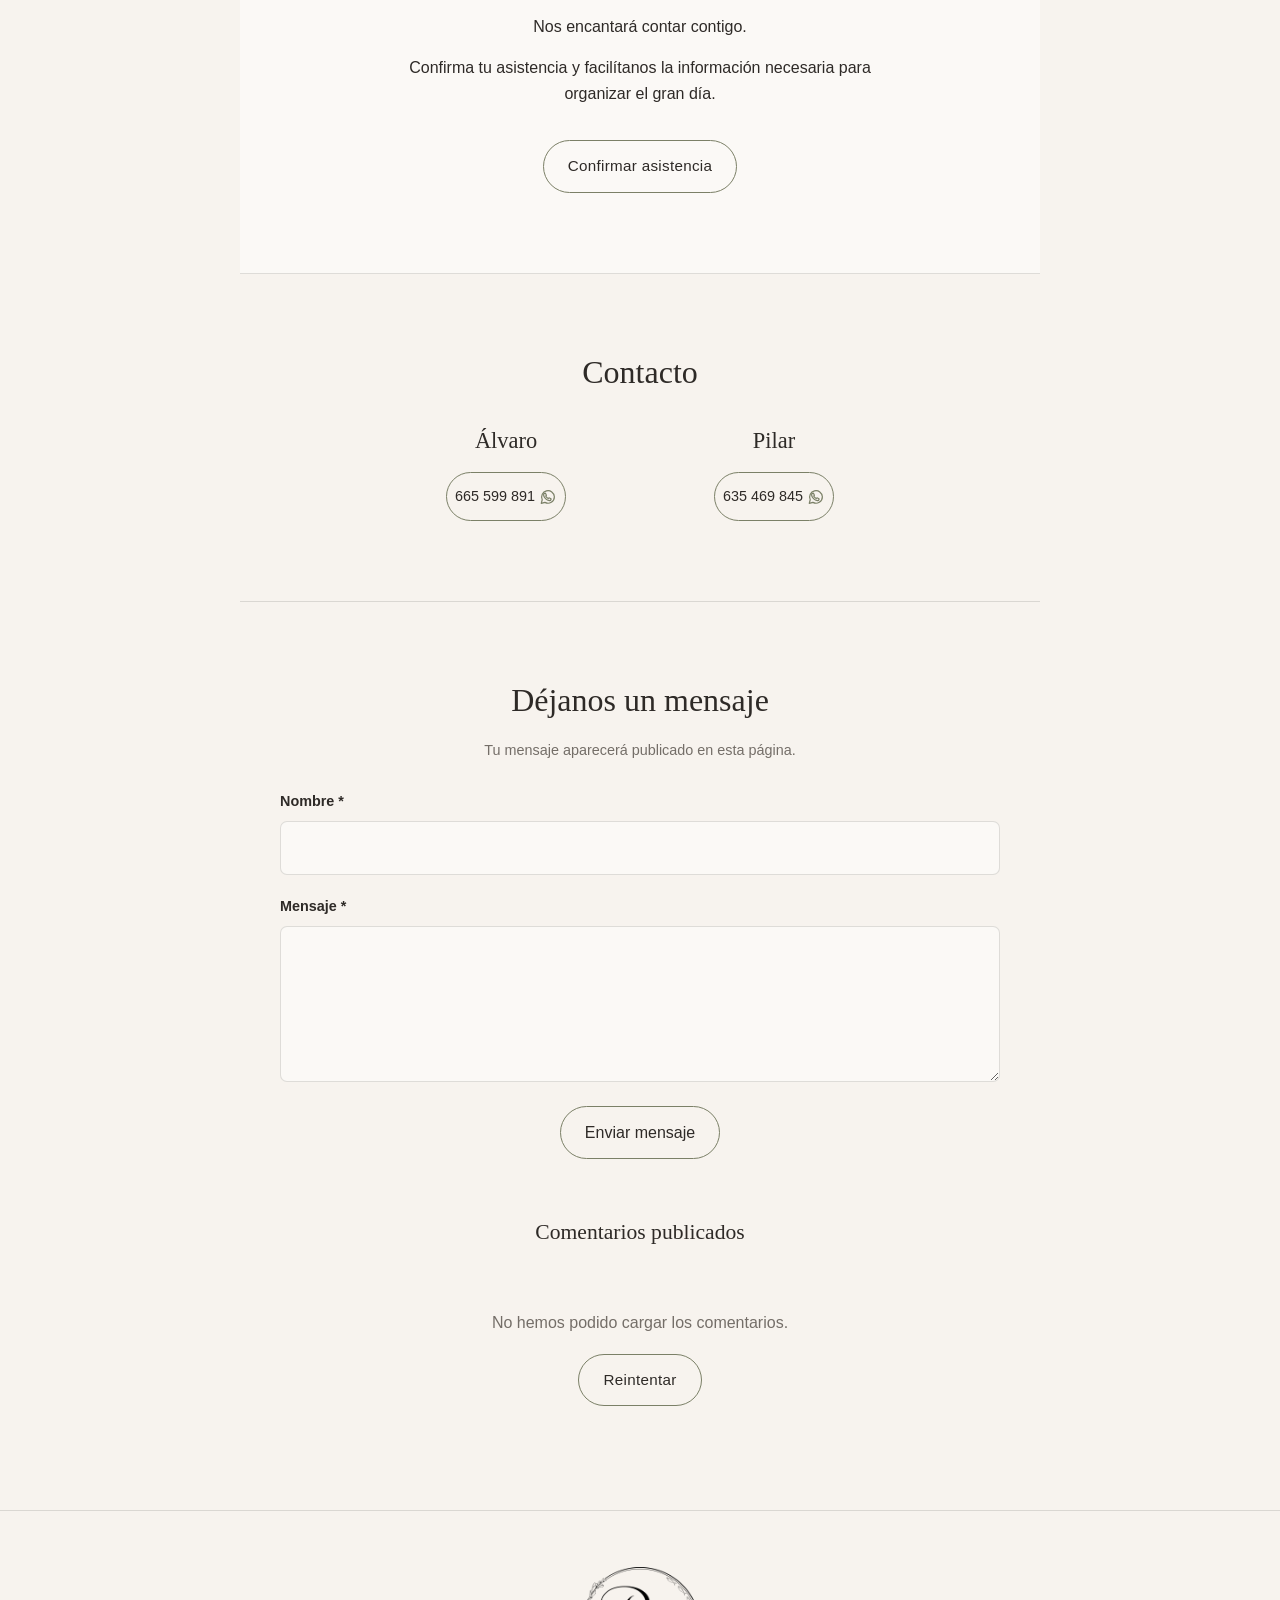
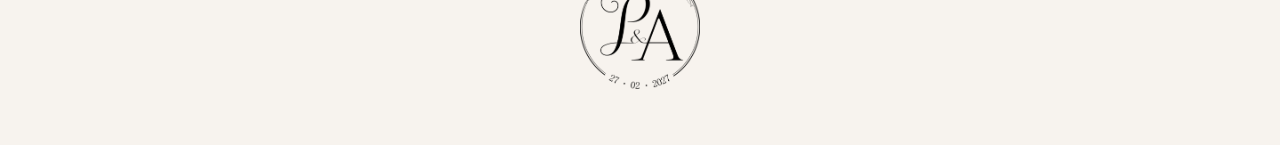
==== commit cd5c6779: "Mejora la carga de comentarios y actualiza alojamiento" ====
--- a/index.html
+++ b/index.html
@@ -292,6 +292,14 @@
 
     <div class="published-comments">
       <h3>Comentarios publicados</h3>
+      <div id="comentarios-cargando" class="comments-loading" role="status" hidden>
+        <span class="comments-spinner" aria-hidden="true"></span>
+        <p>Cargando comentarios...</p>
+      </div>
+      <div id="comentarios-error" class="comments-load-error" hidden>
+        <p role="alert">No hemos podido cargar los comentarios.</p>
+        <button type="button" id="comentarios-reintentar" class="button">Reintentar</button>
+      </div>
       <div id="lista-comentarios"></div>
     </div>
 
--- a/styles.css
+++ b/styles.css
@@ -693,6 +693,47 @@
   gap: 14px;
 }
 
+.comments-loading,
+.comments-load-error {
+  padding: 24px 0;
+  text-align: center;
+  color: var(--text-soft);
+}
+
+.comments-loading p,
+.comments-load-error p {
+  margin: 12px 0 0;
+}
+
+.comments-spinner {
+  display: block;
+  width: 32px;
+  height: 32px;
+  margin: 0 auto;
+  border: 3px solid var(--border);
+  border-top-color: var(--accent);
+  border-radius: 50%;
+  animation: comments-spin 900ms linear infinite;
+}
+
+#comentarios-reintentar:focus-visible {
+  outline: 2px solid var(--accent);
+  outline-offset: 4px;
+}
+
+#comentarios-reintentar:disabled {
+  opacity: 0.6;
+  cursor: wait;
+}
+
+@keyframes comments-spin {
+  to { transform: rotate(360deg); }
+}
+
+@media (prefers-reduced-motion: reduce) {
+  .comments-spinner { animation: none; }
+}
+
 .comment-card {
   padding: 18px 20px;
 
